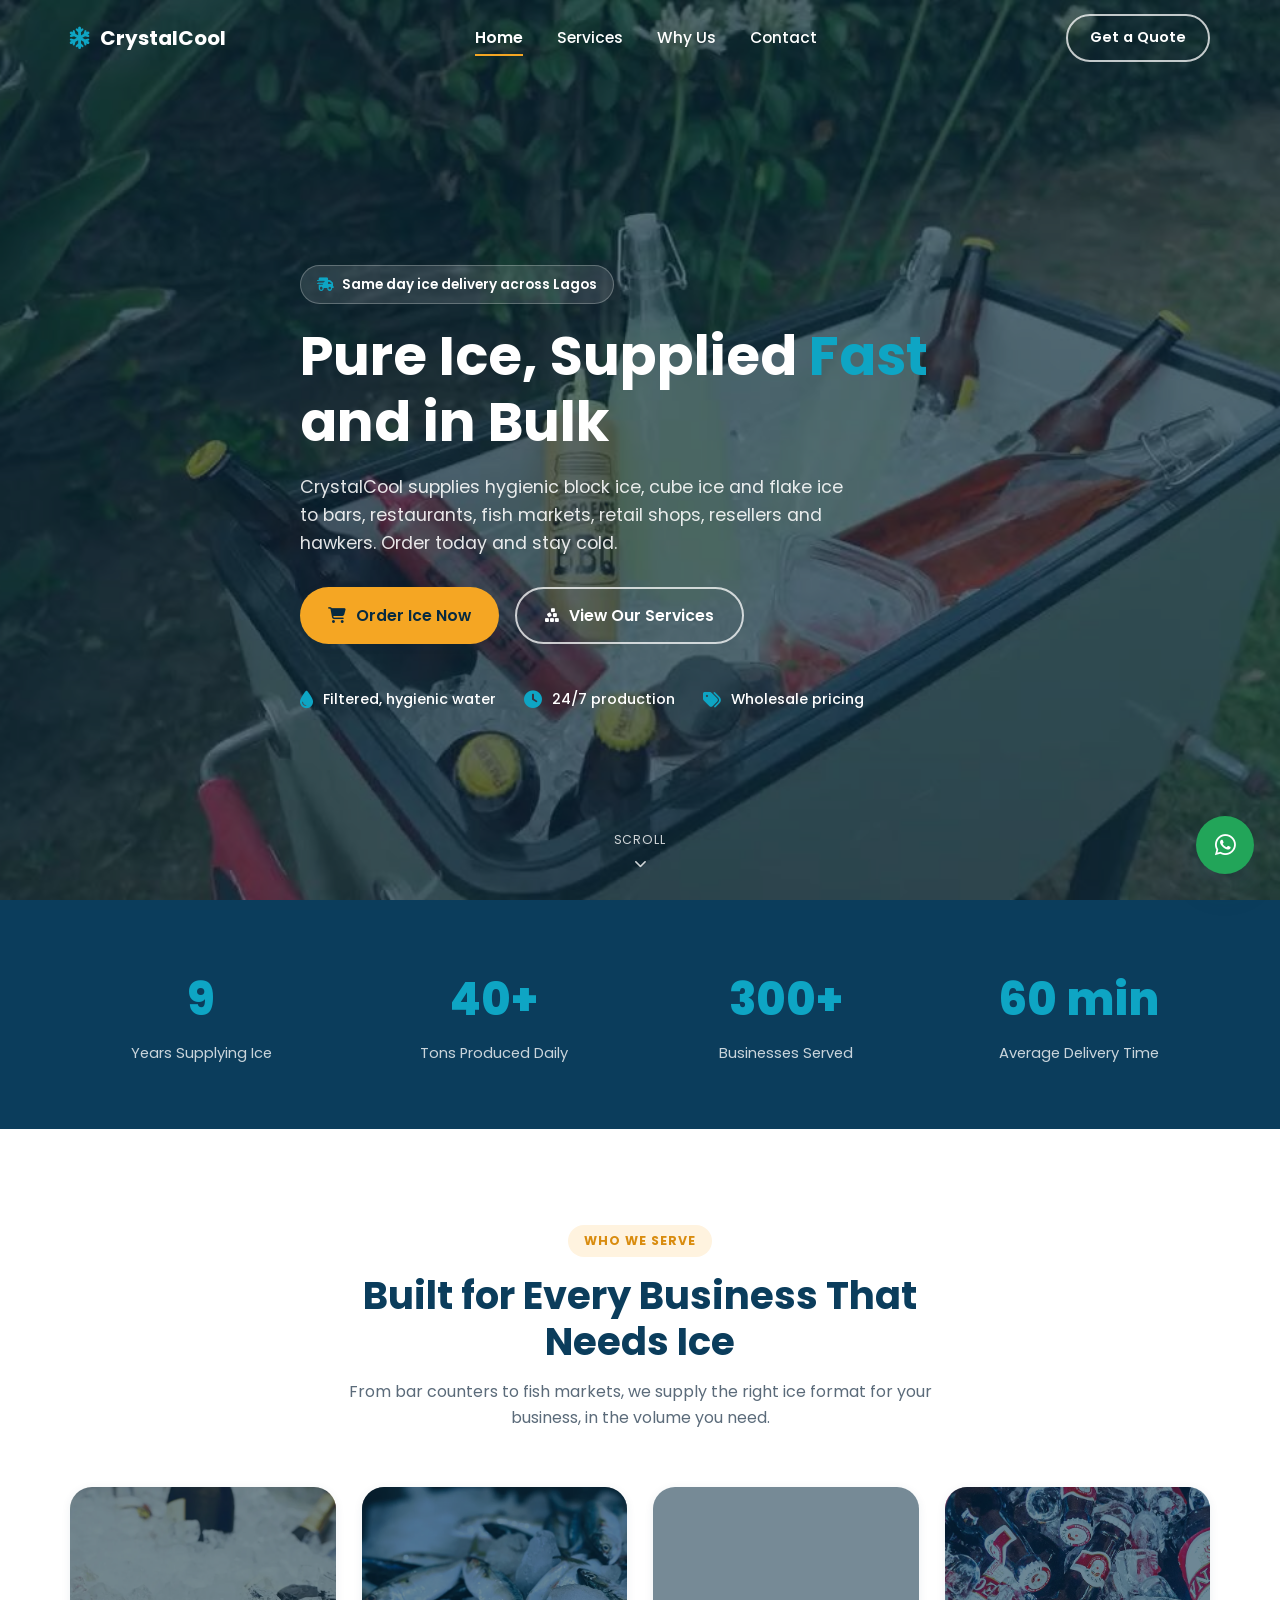
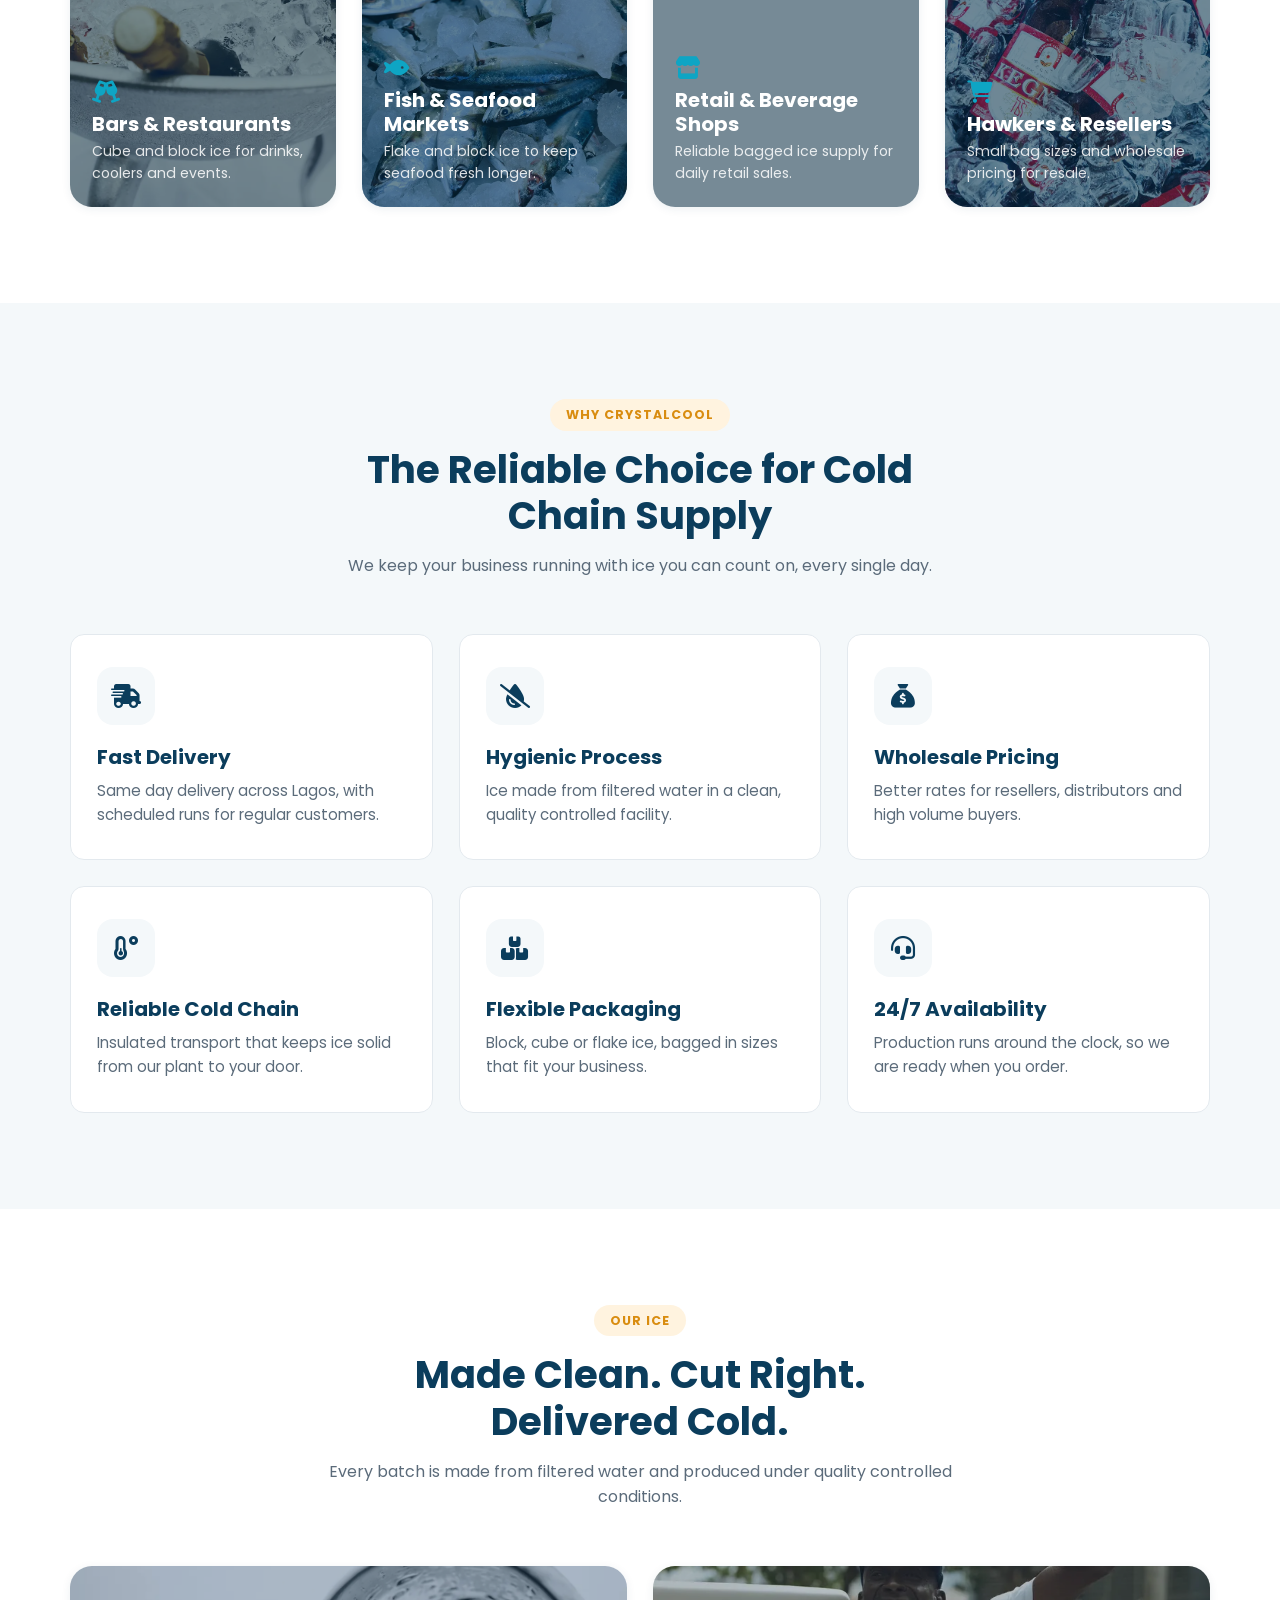
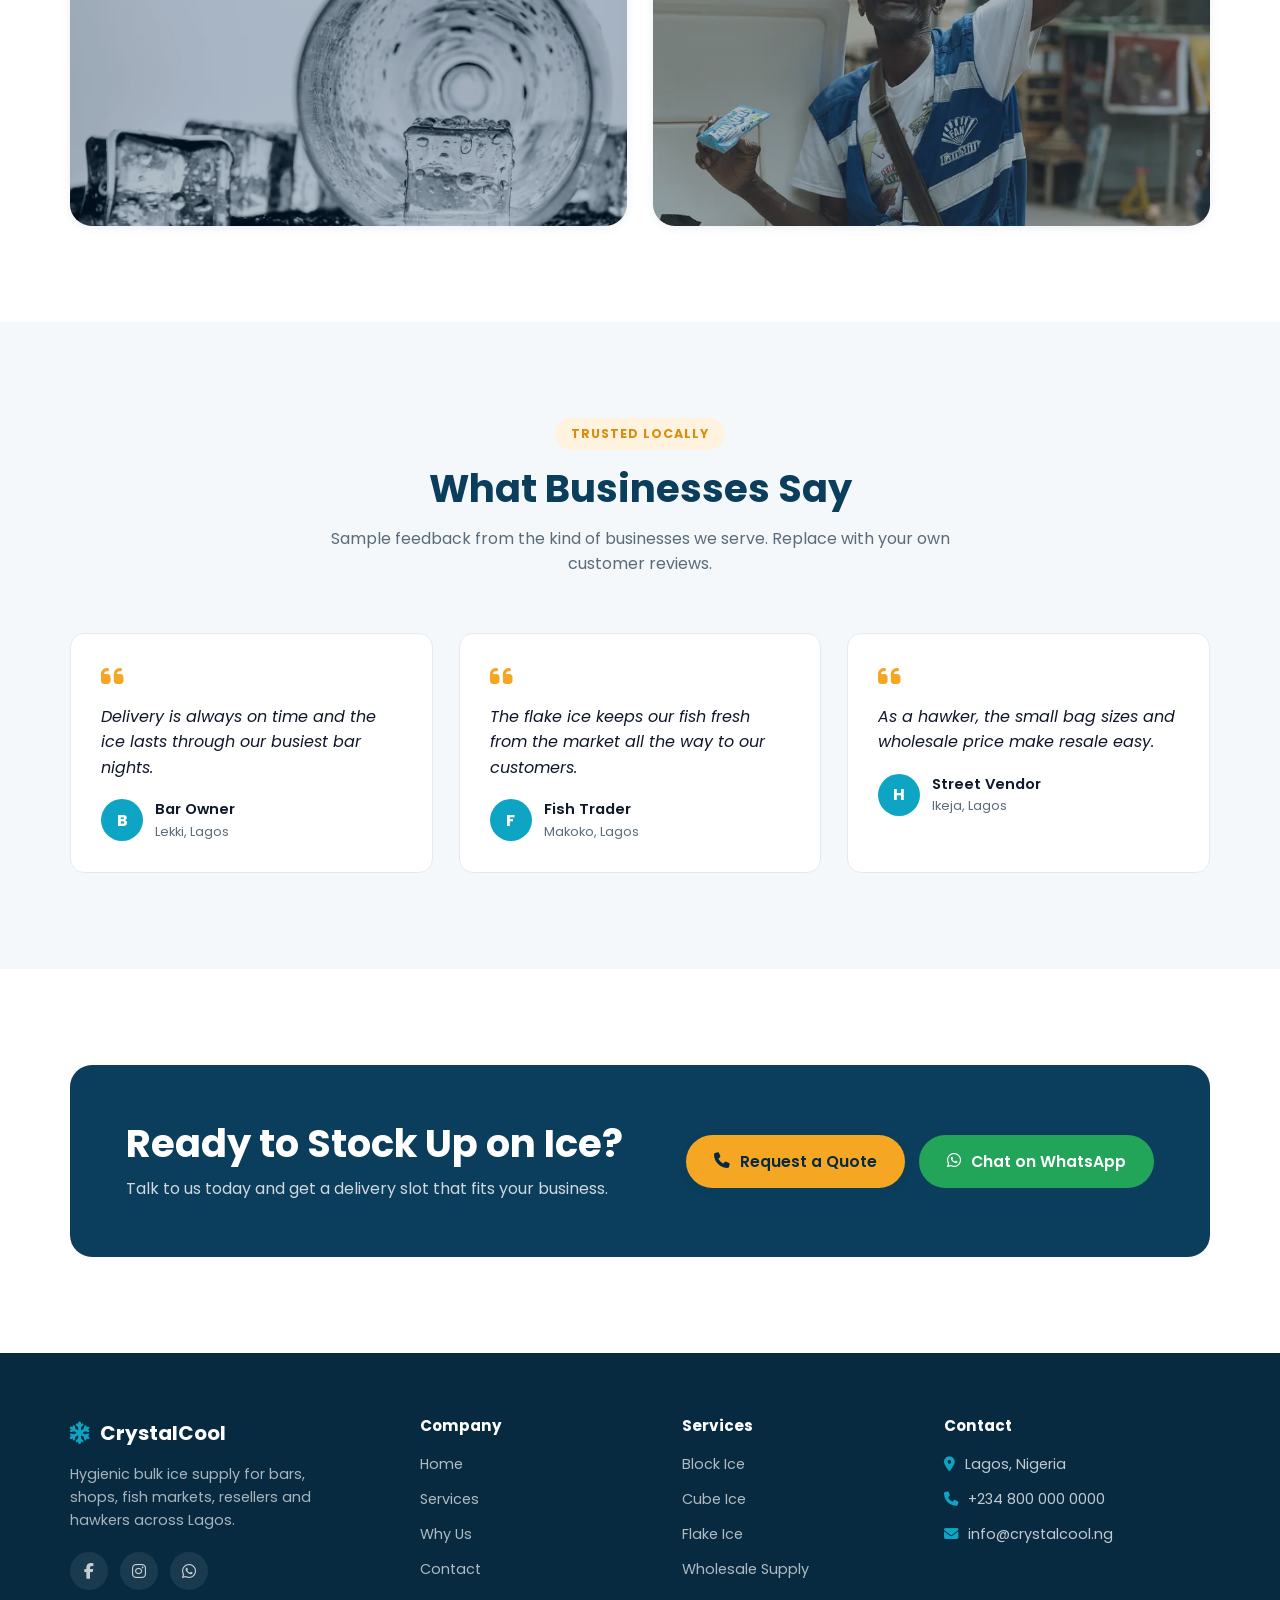
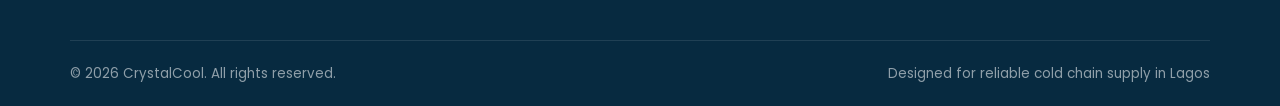
==== index.html @ 1bad0e3f "Initial website commit" ====
<!DOCTYPE html>
<html lang="en">
<head>
<meta charset="UTF-8">
<meta name="viewport" content="width=device-width, initial-scale=1.0">
<title>CrystalCool | Bulk Ice Block Supply for Bars, Shops & Hawkers in Lagos</title>
<meta name="description" content="CrystalCool supplies hygienic block ice, cube ice and flake ice in bulk to bars, restaurants, fish markets, retail shops, resellers and hawkers across Lagos. Fast same day delivery.">
<meta name="keywords" content="ice block supplier Lagos, bulk ice supply, cube ice Nigeria, flake ice for fish, ice for hawkers, ice reseller wholesale, cold chain Lagos">
<meta name="robots" content="index, follow">
<meta name="author" content="CrystalCool">
<link rel="canonical" href="https://www.crystalcool.ng/">

<!-- Open Graph -->
<meta property="og:type" content="website">
<meta property="og:site_name" content="CrystalCool">
<meta property="og:title" content="CrystalCool | Bulk Ice Block Supply in Lagos">
<meta property="og:description" content="Hygienic block, cube and flake ice delivered fast to bars, fish markets, shops, resellers and hawkers across Lagos.">
<meta property="og:image" content="https://www.crystalcool.ng/assets/images/poster-home.jpg">
<meta property="og:url" content="https://www.crystalcool.ng/">
<meta name="twitter:card" content="summary_large_image">
<meta name="twitter:title" content="CrystalCool | Bulk Ice Block Supply in Lagos">
<meta name="twitter:description" content="Hygienic block, cube and flake ice delivered fast across Lagos.">
<meta name="twitter:image" content="https://www.crystalcool.ng/assets/images/poster-home.jpg">

<link rel="icon" type="image/webp" href="assets/images/ice-cubes-macro-1.webp">

<!-- Preload critical assets -->
<link rel="preload" as="image" href="assets/images/poster-home.jpg">
<link rel="preconnect" href="https://fonts.googleapis.com">
<link rel="preconnect" href="https://fonts.gstatic.com" crossorigin>
<link href="https://fonts.googleapis.com/css2?family=Poppins:wght@300;400;500;600;700;800&display=swap" rel="stylesheet">
<link rel="stylesheet" href="https://cdnjs.cloudflare.com/ajax/libs/font-awesome/6.5.1/css/all.min.css">
<link rel="stylesheet" href="css/styles.css">

<script type="application/ld+json">
{
  "@context": "https://schema.org",
  "@type": "LocalBusiness",
  "name": "CrystalCool",
  "description": "Bulk ice block, cube ice and flake ice supplier serving bars, restaurants, fish markets, retail shops, resellers and hawkers.",
  "image": "https://www.crystalcool.ng/assets/images/poster-home.jpg",
  "url": "https://www.crystalcool.ng/",
  "telephone": "+2348000000000",
  "priceRange": "$$",
  "address": {
    "@type": "PostalAddress",
    "addressLocality": "Lagos",
    "addressCountry": "NG"
  },
  "openingHours": "Mo-Su 00:00-23:59"
}
</script>
</head>
<body>

<div class="preloader"><div class="ice-loader"></div><span>CrystalCool</span></div>

<a href="https://wa.me/2348000000000" class="wa-float" target="_blank" rel="noopener" aria-label="Chat on WhatsApp"><i class="fa-brands fa-whatsapp"></i></a>
<button class="to-top" aria-label="Back to top"><i class="fa-solid fa-arrow-up"></i></button>

<header class="navbar">
  <div class="container">
    <a href="index.html" class="brand"><i class="fa-solid fa-snowflake"></i> CrystalCool</a>
    <nav class="nav-links">
      <a href="index.html" class="active">Home</a>
      <a href="services.html">Services</a>
      <a href="index.html#why-us">Why Us</a>
      <a href="contact.html">Contact</a>
    </nav>
    <div class="nav-cta">
      <a href="contact.html" class="btn btn-outline">Get a Quote</a>
      <button class="hamburger" aria-label="Toggle menu"><span></span><span></span><span></span></button>
    </div>
  </div>
</header>

<section class="hero">
  <div class="hero-media">
    <video autoplay muted loop playsinline preload="none" poster="assets/images/poster-home.jpg">
      <source src="assets/videos/hero-home.mp4" type="video/mp4">
    </video>
  </div>
  <div class="hero-overlay"></div>
  <div class="container hero-content">
    <span class="hero-eyebrow"><i class="fa-solid fa-truck-fast"></i> Same day ice delivery across Lagos</span>
    <h1>Pure Ice, Supplied <span>Fast</span> and in Bulk</h1>
    <p class="lead">CrystalCool supplies hygienic block ice, cube ice and flake ice to bars, restaurants, fish markets, retail shops, resellers and hawkers. Order today and stay cold.</p>
    <div class="hero-actions">
      <a href="contact.html" class="btn btn-primary"><i class="fa-solid fa-cart-shopping"></i> Order Ice Now</a>
      <a href="services.html" class="btn btn-outline"><i class="fa-solid fa-cubes-stacked"></i> View Our Services</a>
    </div>
    <div class="hero-badges">
      <span class="badge"><i class="fa-solid fa-droplet"></i> Filtered, hygienic water</span>
      <span class="badge"><i class="fa-solid fa-clock"></i> 24/7 production</span>
      <span class="badge"><i class="fa-solid fa-tags"></i> Wholesale pricing</span>
    </div>
  </div>
  <div class="scroll-cue">Scroll<i class="fa-solid fa-chevron-down"></i></div>
</section>

<section class="bg-primary section-tight">
  <div class="container">
    <div class="stats-bar scene">
      <div class="stat reveal-3d"><div class="num" data-count="9">0</div><div class="label">Years Supplying Ice</div></div>
      <div class="stat reveal-3d"><div class="num" data-count="40" data-suffix="+">0</div><div class="label">Tons Produced Daily</div></div>
      <div class="stat reveal-3d"><div class="num" data-count="300" data-suffix="+">0</div><div class="label">Businesses Served</div></div>
      <div class="stat reveal-3d"><div class="num" data-count="60" data-suffix=" min">0</div><div class="label">Average Delivery Time</div></div>
    </div>
  </div>
</section>

<section>
  <div class="container">
    <div class="section-header reveal">
      <span class="section-tag">Who We Serve</span>
      <h2>Built for Every Business That Needs Ice</h2>
      <p>From bar counters to fish markets, we supply the right ice format for your business, in the volume you need.</p>
    </div>
    <div class="grid-4 scene">
      <div class="audience-card reveal-3d">
        <img src="assets/images/hospitality-champagne.webp" alt="Ice chilled bottles for a bar or hospitality venue" loading="lazy" decoding="async">
        <div class="tint"></div>
        <div class="info"><i class="fa-solid fa-champagne-glasses"></i><h3>Bars &amp; Restaurants</h3><p>Cube and block ice for drinks, coolers and events.</p></div>
      </div>
      <div class="audience-card reveal-3d">
        <img src="assets/images/fresh-fish-ice.webp" alt="Fresh fish packed on flake ice at a market" loading="lazy" decoding="async">
        <div class="tint"></div>
        <div class="info"><i class="fa-solid fa-fish"></i><h3>Fish &amp; Seafood Markets</h3><p>Flake and block ice to keep seafood fresh longer.</p></div>
      </div>
      <div class="audience-card reveal-3d">
        <img src="assets/images/beverage-cooler.webp" alt="Bottled drinks chilled in ice for retail sale" loading="lazy" decoding="async">
        <div class="tint"></div>
        <div class="info"><i class="fa-solid fa-store"></i><h3>Retail &amp; Beverage Shops</h3><p>Reliable bagged ice supply for daily retail sales.</p></div>
      </div>
      <div class="audience-card reveal-3d">
        <img src="assets/images/street-vendor-hawker.webp" alt="Street vendor selling chilled products from an ice cooler" loading="lazy" decoding="async">
        <div class="tint"></div>
        <div class="info"><i class="fa-solid fa-cart-shopping"></i><h3>Hawkers &amp; Resellers</h3><p>Small bag sizes and wholesale pricing for resale.</p></div>
      </div>
    </div>
  </div>
</section>

<section class="bg-soft" id="why-us">
  <div class="container">
    <div class="section-header reveal">
      <span class="section-tag">Why CrystalCool</span>
      <h2>The Reliable Choice for Cold Chain Supply</h2>
      <p>We keep your business running with ice you can count on, every single day.</p>
    </div>
    <div class="grid-3 scene">
      <div class="feature-card reveal-3d">
        <div class="feature-icon"><i class="fa-solid fa-truck-fast"></i></div>
        <h3>Fast Delivery</h3>
        <p>Same day delivery across Lagos, with scheduled runs for regular customers.</p>
      </div>
      <div class="feature-card reveal-3d">
        <div class="feature-icon"><i class="fa-solid fa-droplet-slash"></i></div>
        <h3>Hygienic Process</h3>
        <p>Ice made from filtered water in a clean, quality controlled facility.</p>
      </div>
      <div class="feature-card reveal-3d">
        <div class="feature-icon"><i class="fa-solid fa-sack-dollar"></i></div>
        <h3>Wholesale Pricing</h3>
        <p>Better rates for resellers, distributors and high volume buyers.</p>
      </div>
      <div class="feature-card reveal-3d">
        <div class="feature-icon"><i class="fa-solid fa-temperature-low"></i></div>
        <h3>Reliable Cold Chain</h3>
        <p>Insulated transport that keeps ice solid from our plant to your door.</p>
      </div>
      <div class="feature-card reveal-3d">
        <div class="feature-icon"><i class="fa-solid fa-boxes-stacked"></i></div>
        <h3>Flexible Packaging</h3>
        <p>Block, cube or flake ice, bagged in sizes that fit your business.</p>
      </div>
      <div class="feature-card reveal-3d">
        <div class="feature-icon"><i class="fa-solid fa-headset"></i></div>
        <h3>24/7 Availability</h3>
        <p>Production runs around the clock, so we are ready when you order.</p>
      </div>
    </div>
  </div>
</section>

<section>
  <div class="container">
    <div class="section-header reveal">
      <span class="section-tag">Our Ice</span>
      <h2>Made Clean. Cut Right. Delivered Cold.</h2>
      <p>Every batch is made from filtered water and produced under quality controlled conditions.</p>
    </div>
    <div class="grid-2 scene">
      <div class="audience-card reveal-3d" style="height:260px;">
        <img src="assets/images/ice-cubes-macro-1.webp" alt="Close up of clear ice cubes" loading="lazy" decoding="async">
        <div class="tint" style="background:rgba(7,42,64,0.3);"></div>
      </div>
      <div class="audience-card reveal-3d" style="height:260px;">
        <img src="assets/images/ice-cubes-macro-2.webp" alt="Close up of clear ice cubes on a dark surface" loading="lazy" decoding="async">
        <div class="tint" style="background:rgba(7,42,64,0.3);"></div>
      </div>
    </div>
  </div>
</section>

<section class="bg-soft">
  <div class="container">
    <div class="section-header reveal">
      <span class="section-tag">Trusted Locally</span>
      <h2>What Businesses Say</h2>
      <p>Sample feedback from the kind of businesses we serve. Replace with your own customer reviews.</p>
    </div>
    <div class="grid-3 scene">
      <div class="testimonial-card reveal-3d">
        <i class="fa-solid fa-quote-left quote-icon"></i>
        <p class="quote">Delivery is always on time and the ice lasts through our busiest bar nights.</p>
        <div class="author"><div class="avatar">B</div><div><div class="name">Bar Owner</div><div class="role">Lekki, Lagos</div></div></div>
      </div>
      <div class="testimonial-card reveal-3d">
        <i class="fa-solid fa-quote-left quote-icon"></i>
        <p class="quote">The flake ice keeps our fish fresh from the market all the way to our customers.</p>
        <div class="author"><div class="avatar">F</div><div><div class="name">Fish Trader</div><div class="role">Makoko, Lagos</div></div></div>
      </div>
      <div class="testimonial-card reveal-3d">
        <i class="fa-solid fa-quote-left quote-icon"></i>
        <p class="quote">As a hawker, the small bag sizes and wholesale price make resale easy.</p>
        <div class="author"><div class="avatar">H</div><div><div class="name">Street Vendor</div><div class="role">Ikeja, Lagos</div></div></div>
      </div>
    </div>
  </div>
</section>

<section>
  <div class="container">
    <div class="cta-banner reveal">
      <div>
        <h2>Ready to Stock Up on Ice?</h2>
        <p>Talk to us today and get a delivery slot that fits your business.</p>
      </div>
      <div class="cta-actions">
        <a href="contact.html" class="btn btn-primary"><i class="fa-solid fa-phone"></i> Request a Quote</a>
        <a href="https://wa.me/2348000000000" class="btn btn-whatsapp" target="_blank" rel="noopener"><i class="fa-brands fa-whatsapp"></i> Chat on WhatsApp</a>
      </div>
    </div>
  </div>
</section>

<footer class="site-footer">
  <div class="container">
    <div class="footer-grid">
      <div class="footer-brand">
        <a href="index.html" class="brand"><i class="fa-solid fa-snowflake"></i> CrystalCool</a>
        <p>Hygienic bulk ice supply for bars, shops, fish markets, resellers and hawkers across Lagos.</p>
        <div class="footer-social">
          <a href="#" aria-label="Facebook"><i class="fa-brands fa-facebook-f"></i></a>
          <a href="#" aria-label="Instagram"><i class="fa-brands fa-instagram"></i></a>
          <a href="https://wa.me/2348000000000" aria-label="WhatsApp"><i class="fa-brands fa-whatsapp"></i></a>
        </div>
      </div>
      <div class="footer-col">
        <h4>Company</h4>
        <ul>
          <li><a href="index.html">Home</a></li>
          <li><a href="services.html">Services</a></li>
          <li><a href="index.html#why-us">Why Us</a></li>
          <li><a href="contact.html">Contact</a></li>
        </ul>
      </div>
      <div class="footer-col">
        <h4>Services</h4>
        <ul>
          <li><a href="services.html">Block Ice</a></li>
          <li><a href="services.html">Cube Ice</a></li>
          <li><a href="services.html">Flake Ice</a></li>
          <li><a href="services.html">Wholesale Supply</a></li>
        </ul>
      </div>
      <div class="footer-col">
        <h4>Contact</h4>
        <ul>
          <li><i class="fa-solid fa-location-dot"></i> Lagos, Nigeria</li>
          <li><i class="fa-solid fa-phone"></i> +234 800 000 0000</li>
          <li><i class="fa-solid fa-envelope"></i> info@crystalcool.ng</li>
        </ul>
      </div>
    </div>
    <div class="footer-bottom">
      <span>&copy; <span id="year"></span> CrystalCool. All rights reserved.</span>
      <span>Designed for reliable cold chain supply in Lagos</span>
    </div>
  </div>
</footer>

<script src="js/main.js" defer></script>
</body>
</html>
---- css/styles.css ----
/* ==========================================================================
   CrystalCool - Stylesheet
   Font: Poppins | Colors: flat, no gradients
   ========================================================================== */

:root {
  /* Brand colors (flat, no gradients) */
  --color-primary: #0B3D5C;      /* deep ice-blue: trust, cold, stability */
  --color-primary-dark: #072A40;
  --color-secondary: #0EA5C4;    /* ice-cyan: fresh, clean, water */
  --color-accent: #F5A623;       /* warm amber: CTAs, energy, visibility */
  --color-accent-dark: #D98C0F;

  --color-ink: #0F172A;          /* body text */
  --color-muted: #5B6B7A;        /* secondary text */
  --color-line: #E3E9EE;         /* borders */
  --color-bg: #FFFFFF;
  --color-bg-soft: #F4F8FA;      /* light ice-tinted background */
  --color-white: #FFFFFF;

  --font-main: 'Poppins', -apple-system, BlinkMacSystemFont, 'Segoe UI', sans-serif;

  --radius-sm: 8px;
  --radius-md: 14px;
  --radius-lg: 22px;

  --shadow-sm: 0 2px 10px rgba(11, 61, 92, 0.08);
  --shadow-md: 0 14px 34px rgba(11, 61, 92, 0.14);
  --shadow-lg: 0 24px 60px rgba(11, 61, 92, 0.20);

  --nav-height: 76px;
  --container: 1180px;

  --ease: cubic-bezier(0.22, 1, 0.36, 1);
}

/* ---------- Reset ---------- */
*, *::before, *::after { box-sizing: border-box; margin: 0; padding: 0; }
html { scroll-behavior: smooth; }
html, body { height: 100%; }
body {
  font-family: var(--font-main);
  color: var(--color-ink);
  background: var(--color-bg);
  line-height: 1.6;
  -webkit-font-smoothing: antialiased;
  overflow-x: hidden;
  animation: pageFadeIn 0.6s var(--ease);
}
img, video { max-width: 100%; display: block; }
a { color: inherit; text-decoration: none; }
ul { list-style: none; }
button { font-family: inherit; cursor: pointer; border: none; background: none; }
input, textarea, select { font-family: inherit; font-size: 1rem; }
.container { width: 100%; max-width: var(--container); margin: 0 auto; padding: 0 20px; }

h1, h2, h3, h4 { font-weight: 700; line-height: 1.2; color: var(--color-primary); }
h1 { font-size: clamp(2.1rem, 5vw, 3.4rem); }
h2 { font-size: clamp(1.7rem, 3.4vw, 2.4rem); }
h3 { font-size: 1.25rem; }
p { color: var(--color-muted); }

@keyframes pageFadeIn { from { opacity: 0; } to { opacity: 1; } }

/* ---------- Preloader ---------- */
.preloader {
  position: fixed; inset: 0; z-index: 9999;
  background: var(--color-primary);
  display: flex; align-items: center; justify-content: center;
  flex-direction: column; gap: 18px;
  transition: opacity 0.5s var(--ease), visibility 0.5s var(--ease);
}
.preloader.hide { opacity: 0; visibility: hidden; pointer-events: none; }
.ice-loader {
  width: 54px; height: 54px;
  border: 5px solid rgba(255,255,255,0.25);
  border-top-color: var(--color-secondary);
  border-radius: 50%;
  animation: spin 0.9s linear infinite;
}
.preloader span {
  color: var(--color-white);
  font-weight: 600;
  letter-spacing: 0.06em;
  font-size: 0.9rem;
  text-transform: uppercase;
}
@keyframes spin { to { transform: rotate(360deg); } }

/* ---------- Buttons ---------- */
.btn {
  display: inline-flex; align-items: center; gap: 10px;
  padding: 14px 28px;
  border-radius: 50px;
  font-weight: 600; font-size: 0.98rem;
  transition: transform 0.25s var(--ease), box-shadow 0.25s var(--ease), background 0.25s var(--ease);
  white-space: nowrap;
}
.btn-primary { background: var(--color-accent); color: var(--color-primary-dark); box-shadow: var(--shadow-sm); }
.btn-primary:hover { background: var(--color-accent-dark); transform: translateY(-3px); box-shadow: var(--shadow-md); }
.btn-outline { background: transparent; color: var(--color-white); border: 2px solid rgba(255,255,255,0.75); }
.btn-outline:hover { background: rgba(255,255,255,0.12); transform: translateY(-3px); }
.btn-solid { background: var(--color-primary); color: var(--color-white); }
.btn-solid:hover { background: var(--color-primary-dark); transform: translateY(-3px); box-shadow: var(--shadow-md); }
.btn-whatsapp { background: #22a559; color: var(--color-white); }
.btn-whatsapp:hover { background: #1b8a48; transform: translateY(-3px); box-shadow: var(--shadow-md); }
.btn-block { width: 100%; justify-content: center; }

/* ---------- Navbar ---------- */
.navbar {
  position: fixed; top: 0; left: 0; width: 100%; z-index: 1000;
  height: var(--nav-height);
  display: flex; align-items: center;
  background: transparent;
  transition: background 0.3s var(--ease), box-shadow 0.3s var(--ease), height 0.3s var(--ease);
}
.navbar.scrolled {
  background: var(--color-white);
  box-shadow: var(--shadow-sm);
  height: 66px;
}
.navbar .container { display: flex; align-items: center; justify-content: space-between; }
.brand { display: flex; align-items: center; gap: 10px; font-weight: 700; font-size: 1.25rem; color: var(--color-white); transition: color 0.3s var(--ease); }
.navbar.scrolled .brand { color: var(--color-primary); }
.brand i { color: var(--color-secondary); font-size: 1.4rem; }

.nav-links { display: flex; align-items: center; gap: 34px; }
.nav-links a {
  color: var(--color-white); font-weight: 500; font-size: 0.97rem;
  position: relative; padding: 6px 0; transition: color 0.3s var(--ease);
}
.navbar.scrolled .nav-links a { color: var(--color-ink); }
.nav-links a::after {
  content: ""; position: absolute; left: 0; bottom: 0; width: 0; height: 2px;
  background: var(--color-accent); transition: width 0.3s var(--ease);
}
.nav-links a:hover::after, .nav-links a.active::after { width: 100%; }
.nav-links a.active { font-weight: 600; }

.nav-cta { display: flex; align-items: center; gap: 14px; }
.nav-cta .btn { padding: 10px 22px; font-size: 0.92rem; }

.hamburger {
  display: none; flex-direction: column; gap: 5px; width: 30px; z-index: 1001;
}
.hamburger span { display: block; height: 2px; width: 100%; background: var(--color-white); transition: all 0.3s var(--ease); }
.navbar.scrolled .hamburger span { background: var(--color-primary); }
.hamburger.active span:nth-child(1) { transform: translateY(7px) rotate(45deg); }
.hamburger.active span:nth-child(2) { opacity: 0; }
.hamburger.active span:nth-child(3) { transform: translateY(-7px) rotate(-45deg); }

/* ---------- Hero (video background) ---------- */
.hero {
  position: relative;
  min-height: 100vh;
  display: flex; align-items: center;
  overflow: hidden;
  background: var(--color-primary-dark);
}
.hero-media { position: absolute; inset: 0; width: 100%; height: 100%; overflow: hidden; }
.hero-media video, .hero-media img.hero-fallback {
  position: absolute; top: 50%; left: 50%; min-width: 100%; min-height: 100%;
  width: auto; height: auto; transform: translate(-50%, -50%);
  object-fit: cover; will-change: transform;
}
.hero-overlay {
  position: absolute; inset: 0;
  background: rgba(7, 42, 64, 0.62);
}
.hero-content { position: relative; z-index: 2; color: var(--color-white); max-width: 720px; padding-top: var(--nav-height); }
.hero-eyebrow {
  display: inline-flex; align-items: center; gap: 8px;
  background: rgba(255,255,255,0.12); border: 1px solid rgba(255,255,255,0.25);
  padding: 8px 16px; border-radius: 50px; font-size: 0.85rem; font-weight: 600;
  color: var(--color-white); margin-bottom: 20px;
}
.hero-eyebrow i { color: var(--color-secondary); }
.hero-content h1 { color: var(--color-white); margin-bottom: 18px; }
.hero-content h1 span { color: var(--color-secondary); }
.hero-content p.lead { color: rgba(255,255,255,0.88); font-size: 1.1rem; max-width: 560px; margin-bottom: 30px; }
.hero-actions { display: flex; flex-wrap: wrap; gap: 16px; margin-bottom: 44px; }
.hero-badges { display: flex; flex-wrap: wrap; gap: 28px; }
.hero-badges .badge { display: flex; align-items: center; gap: 10px; color: var(--color-white); font-size: 0.9rem; font-weight: 500; }
.hero-badges .badge i { color: var(--color-secondary); font-size: 1.1rem; }

.scroll-cue {
  position: absolute; bottom: 30px; left: 50%; transform: translateX(-50%);
  color: var(--color-white); z-index: 2; text-align: center; font-size: 0.78rem;
  letter-spacing: 0.08em; text-transform: uppercase; opacity: 0.8;
}
.scroll-cue i { display: block; margin-top: 8px; animation: bounce 1.8s infinite; }
@keyframes bounce { 0%,100% { transform: translateY(0); } 50% { transform: translateY(8px); } }

/* ---------- Sections ---------- */
section { padding: 96px 0; }
.section-tight { padding: 64px 0; }
.section-header { max-width: 640px; margin: 0 auto 56px; text-align: center; }
.section-tag {
  display: inline-block; color: var(--color-accent-dark); background: #FFF3DF;
  font-weight: 700; font-size: 0.78rem; letter-spacing: 0.08em; text-transform: uppercase;
  padding: 6px 16px; border-radius: 50px; margin-bottom: 16px;
}
.section-header p { margin-top: 14px; }
.bg-soft { background: var(--color-bg-soft); }
.bg-primary { background: var(--color-primary); }
.bg-primary h2, .bg-primary .section-tag { color: var(--color-white); }
.bg-primary p { color: rgba(255,255,255,0.78); }

/* ---------- 3D scroll-reveal engine ---------- */
.scene { perspective: 1400px; }
.reveal-3d {
  opacity: 0;
  transform: translateY(50px) rotateX(12deg);
  transform-origin: top center;
  transition: opacity 0.75s var(--ease), transform 0.75s var(--ease);
}
.reveal-3d.visible { opacity: 1; transform: translateY(0) rotateX(0deg); }
.reveal {
  opacity: 0; transform: translateY(30px);
  transition: opacity 0.65s var(--ease), transform 0.65s var(--ease);
}
.reveal.visible { opacity: 1; transform: translateY(0); }

/* Stagger helper */
.stagger > * { transition-delay: calc(var(--i, 0) * 0.09s); }

/* ---------- Stats ---------- */
.stats-bar { display: grid; grid-template-columns: repeat(4, 1fr); gap: 30px; }
.stat { text-align: center; color: var(--color-white); }
.stat .num { font-size: clamp(2rem, 4vw, 2.8rem); font-weight: 800; color: var(--color-secondary); }
.stat .label { font-size: 0.92rem; color: rgba(255,255,255,0.78); margin-top: 6px; }

/* ---------- Cards: "Who We Serve" ---------- */
.grid-4 { display: grid; grid-template-columns: repeat(4, 1fr); gap: 26px; }
.grid-3 { display: grid; grid-template-columns: repeat(3, 1fr); gap: 26px; }
.grid-2 { display: grid; grid-template-columns: repeat(2, 1fr); gap: 26px; }

.audience-card {
  position: relative; border-radius: var(--radius-lg); overflow: hidden;
  height: 320px; box-shadow: var(--shadow-sm);
  transition: transform 0.4s var(--ease), box-shadow 0.4s var(--ease);
}
.audience-card:hover { transform: translateY(-8px) scale(1.015); box-shadow: var(--shadow-lg); }
.audience-card img { width: 100%; height: 100%; object-fit: cover; transition: transform 0.6s var(--ease); }
.audience-card:hover img { transform: scale(1.08); }
.audience-card .tint { position: absolute; inset: 0; background: rgba(7, 42, 64, 0.55); }
.audience-card .info {
  position: absolute; left: 0; right: 0; bottom: 0; padding: 22px;
  color: var(--color-white);
}
.audience-card .info i { color: var(--color-secondary); font-size: 1.4rem; margin-bottom: 8px; display: block; }
.audience-card .info h3 { color: var(--color-white); margin-bottom: 4px; }
.audience-card .info p { color: rgba(255,255,255,0.85); font-size: 0.88rem; margin: 0; }

/* ---------- Feature / service cards ---------- */
.feature-card {
  background: var(--color-white);
  border: 1px solid var(--color-line);
  border-radius: var(--radius-md);
  padding: 32px 26px;
  transition: transform 0.35s var(--ease), box-shadow 0.35s var(--ease), border-color 0.35s var(--ease);
}
.feature-card:hover { transform: translateY(-6px); box-shadow: var(--shadow-md); border-color: transparent; }
.feature-icon {
  width: 58px; height: 58px; border-radius: 16px;
  background: var(--color-bg-soft);
  display: flex; align-items: center; justify-content: center;
  margin-bottom: 20px;
}
.feature-icon i { font-size: 1.5rem; color: var(--color-primary); }
.feature-card h3 { margin-bottom: 10px; }
.feature-card p { font-size: 0.94rem; margin: 0; }

/* ---------- Service detail cards (services page) ---------- */
.service-card {
  background: var(--color-white); border-radius: var(--radius-lg);
  border: 1px solid var(--color-line); padding: 36px;
  display: flex; flex-direction: column; gap: 16px;
  transition: transform 0.35s var(--ease), box-shadow 0.35s var(--ease);
  position: relative;
}
.service-card:hover { transform: translateY(-8px); box-shadow: var(--shadow-md); }
.service-card .feature-icon { background: var(--color-primary); }
.service-card .feature-icon i { color: var(--color-white); }
.service-card h3 { font-size: 1.35rem; }
.service-tag {
  align-self: flex-start;
  font-size: 0.76rem; font-weight: 700; letter-spacing: 0.04em;
  background: var(--color-bg-soft); color: var(--color-primary);
  padding: 5px 14px; border-radius: 50px; text-transform: uppercase;
}
.service-card ul { margin-top: 6px; display: flex; flex-direction: column; gap: 8px; }
.service-card ul li { font-size: 0.92rem; color: var(--color-muted); display: flex; align-items: flex-start; gap: 10px; }
.service-card ul li i { color: var(--color-secondary); margin-top: 4px; font-size: 0.85rem; }

/* ---------- Process steps ---------- */
.process { display: grid; grid-template-columns: repeat(4, 1fr); gap: 26px; counter-reset: step; }
.process-step { text-align: center; position: relative; }
.process-step .step-num {
  width: 56px; height: 56px; border-radius: 50%;
  background: var(--color-primary); color: var(--color-white);
  display: flex; align-items: center; justify-content: center;
  font-weight: 800; font-size: 1.2rem; margin: 0 auto 18px;
}
.process-step h3 { font-size: 1.05rem; margin-bottom: 8px; }
.process-step p { font-size: 0.9rem; }

/* ---------- Testimonials ---------- */
.testimonial-card {
  background: var(--color-white); border: 1px solid var(--color-line);
  border-radius: var(--radius-md); padding: 30px; position: relative;
}
.testimonial-card i.quote-icon { color: var(--color-accent); font-size: 1.6rem; margin-bottom: 14px; display: block; }
.testimonial-card p.quote { color: var(--color-ink); font-style: italic; margin-bottom: 18px; }
.testimonial-card .author { display: flex; align-items: center; gap: 12px; }
.testimonial-card .avatar {
  width: 42px; height: 42px; border-radius: 50%;
  background: var(--color-secondary); color: var(--color-white);
  display: flex; align-items: center; justify-content: center; font-weight: 700;
}
.testimonial-card .name { font-weight: 600; font-size: 0.92rem; color: var(--color-ink); }
.testimonial-card .role { font-size: 0.8rem; color: var(--color-muted); }

/* ---------- CTA banner ---------- */
.cta-banner {
  background: var(--color-primary); border-radius: var(--radius-lg);
  padding: 56px; display: flex; align-items: center; justify-content: space-between;
  gap: 30px; flex-wrap: wrap;
}
.cta-banner h2 { color: var(--color-white); margin-bottom: 8px; }
.cta-banner p { color: rgba(255,255,255,0.8); margin: 0; }
.cta-actions { display: flex; gap: 14px; flex-wrap: wrap; }

/* ---------- Contact page ---------- */
.contact-grid { display: grid; grid-template-columns: 1fr 1.15fr; gap: 50px; align-items: start; }
.contact-info-card {
  display: flex; gap: 16px; padding: 22px; border-radius: var(--radius-md);
  background: var(--color-bg-soft); margin-bottom: 16px;
  transition: transform 0.3s var(--ease);
}
.contact-info-card:hover { transform: translateX(6px); }
.contact-info-card .feature-icon { flex-shrink: 0; width: 48px; height: 48px; margin-bottom: 0; background: var(--color-white); }
.contact-info-card .feature-icon i { font-size: 1.2rem; }
.contact-info-card h3 { font-size: 1rem; margin-bottom: 4px; }
.contact-info-card p { font-size: 0.9rem; margin: 0; }

.contact-form {
  background: var(--color-white); border: 1px solid var(--color-line);
  border-radius: var(--radius-lg); padding: 40px; box-shadow: var(--shadow-sm);
}
.form-row { display: grid; grid-template-columns: 1fr 1fr; gap: 18px; }
.field { margin-bottom: 20px; }
.field label { display: block; font-size: 0.88rem; font-weight: 600; color: var(--color-ink); margin-bottom: 8px; }
.field input, .field select, .field textarea {
  width: 100%; padding: 13px 16px; border: 1.5px solid var(--color-line);
  border-radius: var(--radius-sm); color: var(--color-ink); background: var(--color-bg-soft);
  transition: border-color 0.25s var(--ease), background 0.25s var(--ease);
}
.field input:focus, .field select:focus, .field textarea:focus {
  outline: none; border-color: var(--color-secondary); background: var(--color-white);
}
.field textarea { resize: vertical; min-height: 110px; }
.form-note { font-size: 0.82rem; color: var(--color-muted); margin-top: 14px; display: flex; gap: 8px; align-items: flex-start; }
.form-note i { color: var(--color-secondary); margin-top: 3px; }
.form-success {
  display: none; align-items: center; gap: 10px; background: #E9F9EF; color: #1B8A48;
  padding: 14px 18px; border-radius: var(--radius-sm); font-weight: 600; font-size: 0.92rem; margin-top: 16px;
}
.form-success.show { display: flex; }

.map-wrap { border-radius: var(--radius-lg); overflow: hidden; margin-top: 40px; box-shadow: var(--shadow-sm); }
.map-wrap iframe { width: 100%; height: 340px; border: 0; display: block; }

/* ---------- Footer ---------- */
.site-footer { background: var(--color-primary-dark); color: rgba(255,255,255,0.75); padding: 64px 0 0; }
.footer-grid { display: grid; grid-template-columns: 1.4fr 1fr 1fr 1.2fr; gap: 40px; padding-bottom: 46px; }
.footer-brand .brand { color: var(--color-white); margin-bottom: 14px; }
.footer-brand p { color: rgba(255,255,255,0.65); font-size: 0.9rem; max-width: 280px; }
.footer-social { display: flex; gap: 12px; margin-top: 20px; }
.footer-social a {
  width: 38px; height: 38px; border-radius: 50%; background: rgba(255,255,255,0.08);
  display: flex; align-items: center; justify-content: center; transition: background 0.3s var(--ease), transform 0.3s var(--ease);
}
.footer-social a:hover { background: var(--color-secondary); transform: translateY(-3px); }
.footer-col h4 { color: var(--color-white); font-size: 0.95rem; margin-bottom: 18px; }
.footer-col ul li { margin-bottom: 12px; }
.footer-col ul li a { font-size: 0.9rem; color: rgba(255,255,255,0.68); transition: color 0.25s var(--ease); }
.footer-col ul li a:hover { color: var(--color-secondary); }
.footer-col ul li { display: flex; align-items: flex-start; gap: 10px; font-size: 0.9rem; }
.footer-col ul li i { color: var(--color-secondary); margin-top: 4px; }
.footer-bottom {
  border-top: 1px solid rgba(255,255,255,0.1); padding: 22px 0;
  display: flex; justify-content: space-between; align-items: center; flex-wrap: wrap; gap: 10px;
  font-size: 0.84rem; color: rgba(255,255,255,0.55);
}
.footer-bottom a { color: rgba(255,255,255,0.55); }
.footer-bottom a:hover { color: var(--color-secondary); }

/* ---------- WhatsApp float button ---------- */
.wa-float {
  position: fixed; bottom: 26px; right: 26px; z-index: 900;
  width: 58px; height: 58px; border-radius: 50%; background: #22a559;
  display: flex; align-items: center; justify-content: center;
  color: var(--color-white); font-size: 1.5rem;
  box-shadow: var(--shadow-md);
  transition: transform 0.3s var(--ease);
}
.wa-float:hover { transform: scale(1.08); }

/* ---------- Back to top ---------- */
.to-top {
  position: fixed; bottom: 26px; left: 26px; z-index: 900;
  width: 44px; height: 44px; border-radius: 50%; background: var(--color-primary);
  color: var(--color-white); display: flex; align-items: center; justify-content: center;
  opacity: 0; visibility: hidden; transform: translateY(10px);
  transition: all 0.3s var(--ease);
}
.to-top.show { opacity: 1; visibility: visible; transform: translateY(0); }

/* ---------- Responsive ---------- */
@media (max-width: 1024px) {
  .stats-bar { grid-template-columns: repeat(2, 1fr); row-gap: 34px; }
  .grid-4 { grid-template-columns: repeat(2, 1fr); }
  .grid-3 { grid-template-columns: repeat(2, 1fr); }
  .process { grid-template-columns: repeat(2, 1fr); row-gap: 34px; }
  .contact-grid { grid-template-columns: 1fr; }
  .footer-grid { grid-template-columns: 1fr 1fr; row-gap: 34px; }
}

@media (max-width: 768px) {
  section { padding: 68px 0; }
  .nav-links { position: fixed; top: 0; right: 0; height: 100vh; width: min(78vw, 320px);
    background: var(--color-white); flex-direction: column; justify-content: center; align-items: flex-start;
    padding: 40px; gap: 26px; transform: translateX(100%); transition: transform 0.4s var(--ease);
    box-shadow: -10px 0 40px rgba(0,0,0,0.12);
  }
  .nav-links.active { transform: translateX(0); }
  .nav-links a { color: var(--color-ink); font-size: 1.05rem; }
  .nav-cta .btn-outline { display: none; }
  .hamburger { display: flex; }
  .hero-actions { flex-direction: column; align-items: stretch; }
  .hero-badges { gap: 18px 24px; }
  .grid-4, .grid-3, .grid-2, .process { grid-template-columns: 1fr; }
  .footer-grid { grid-template-columns: 1fr; }
  .cta-banner { flex-direction: column; text-align: center; padding: 40px 26px; }
  .form-row { grid-template-columns: 1fr; }
  .wa-float { width: 52px; height: 52px; font-size: 1.3rem; bottom: 18px; right: 18px; }
  .to-top { bottom: 18px; left: 18px; }
}
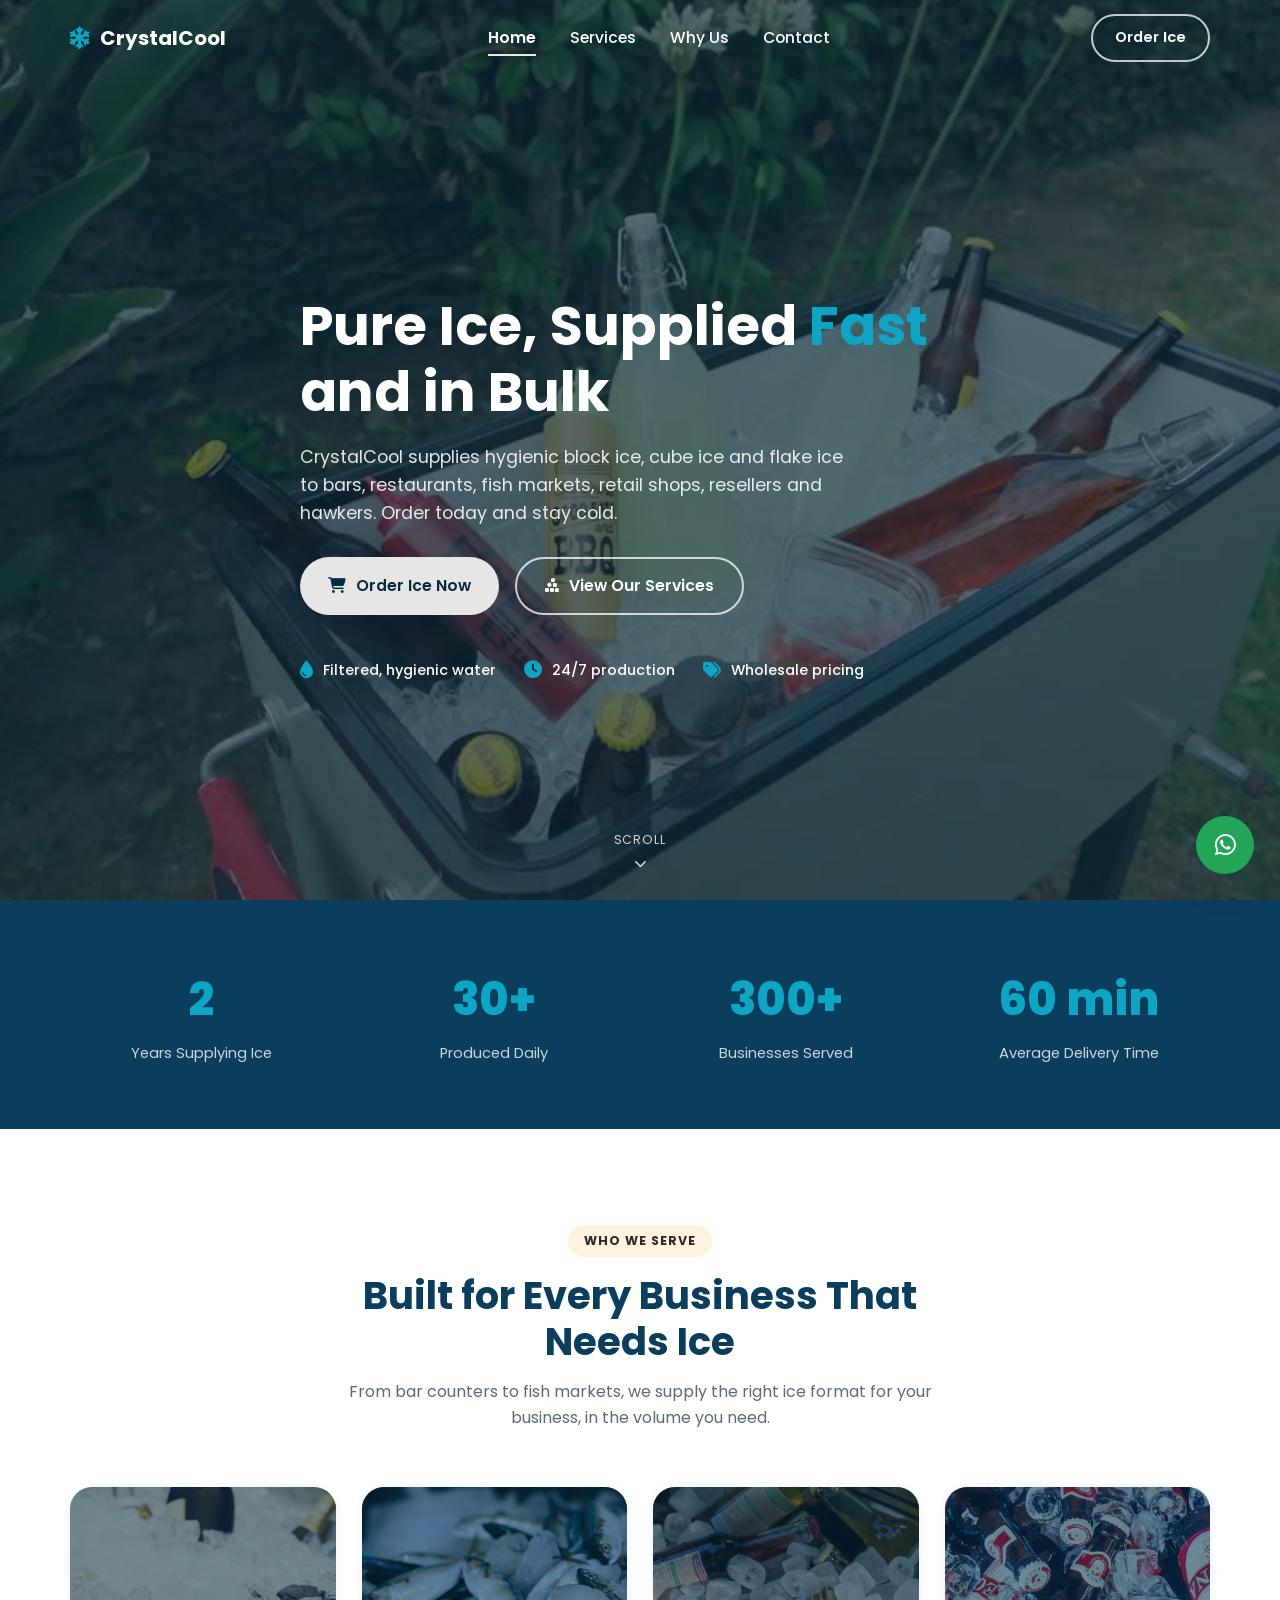
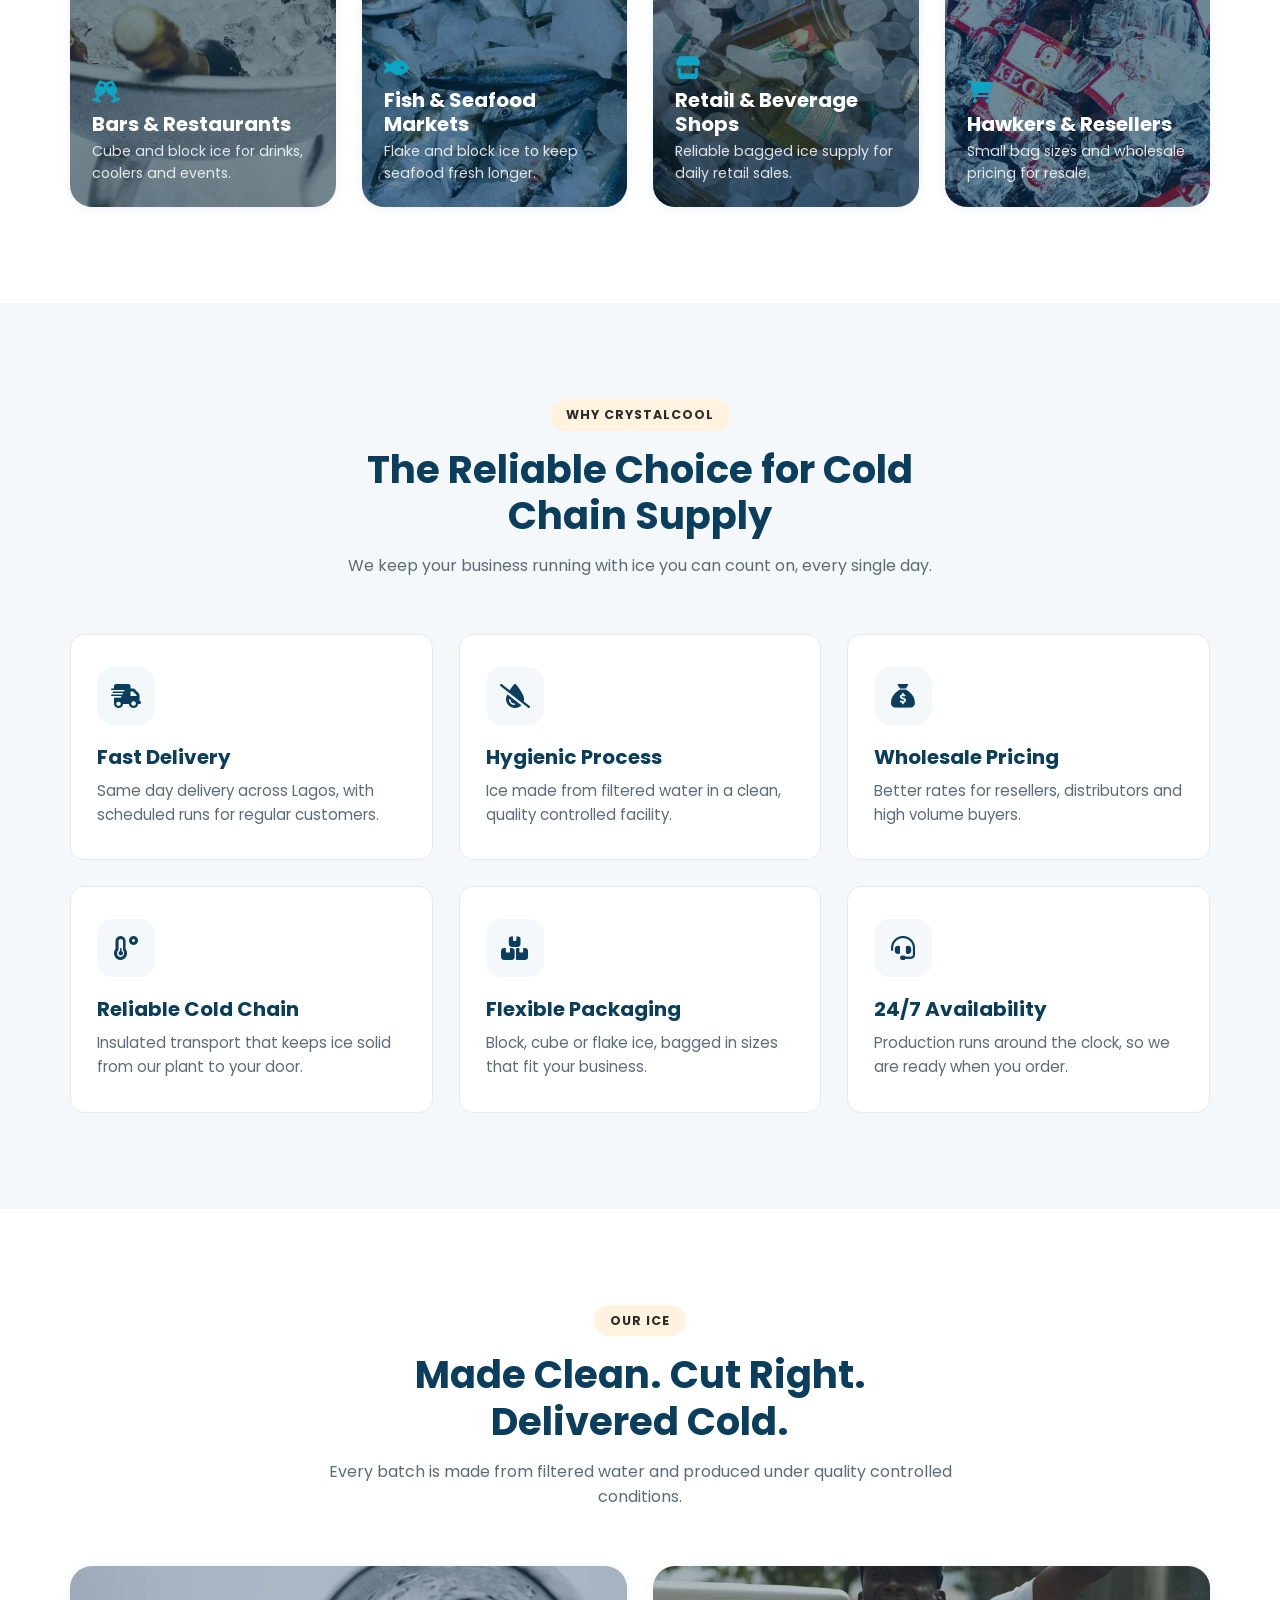
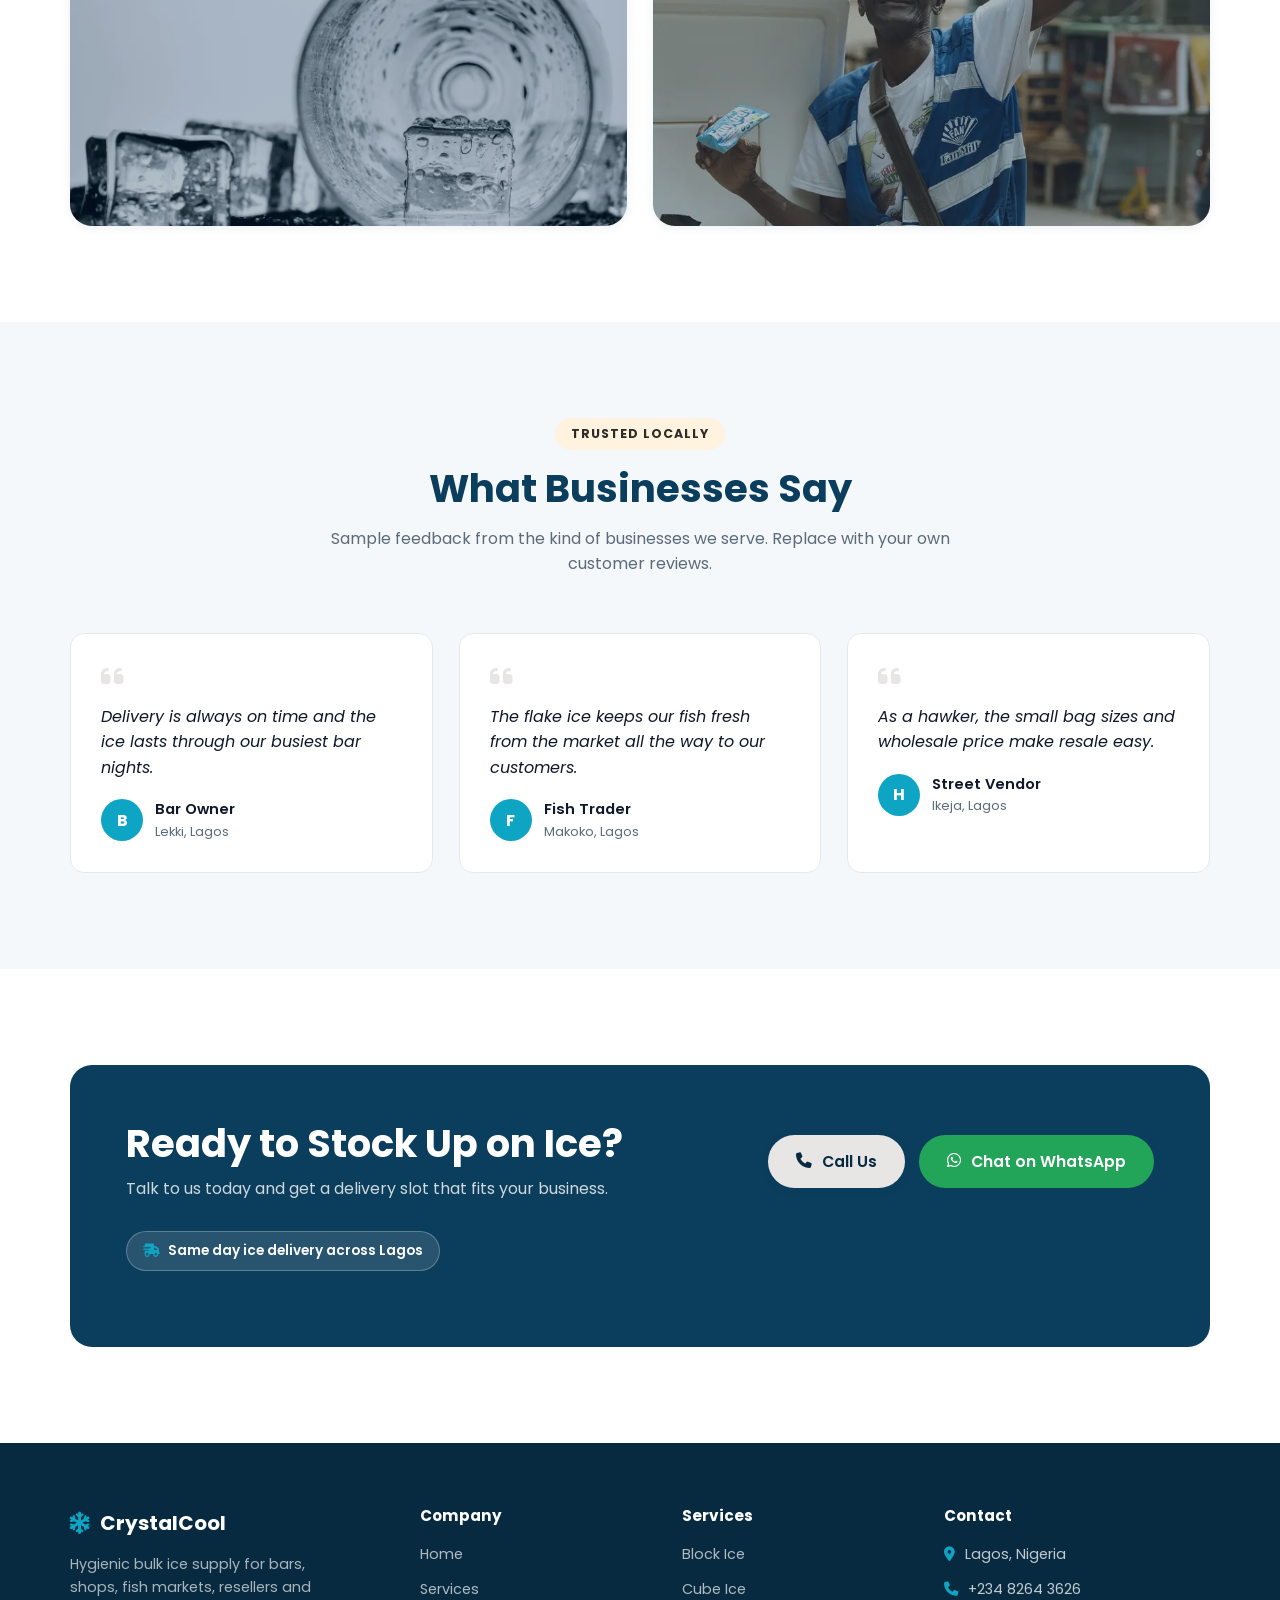
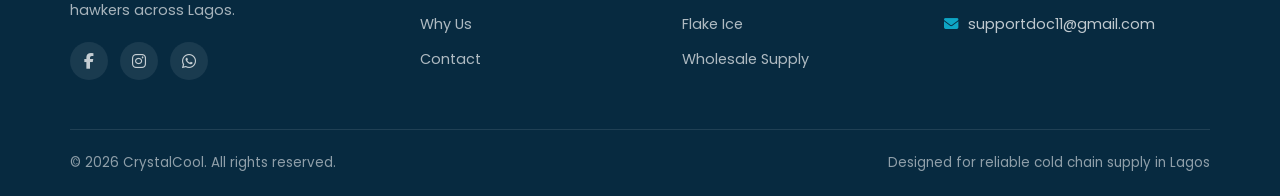
==== commit 4becbe42: "Upadted files" ====
--- a/index.html
+++ b/index.html
@@ -40,7 +40,7 @@
   "description": "Bulk ice block, cube ice and flake ice supplier serving bars, restaurants, fish markets, retail shops, resellers and hawkers.",
   "image": "https://www.crystalcool.ng/assets/images/poster-home.jpg",
   "url": "https://www.crystalcool.ng/",
-  "telephone": "+2348000000000",
+  "telephone": "+234 8264 3626",
   "priceRange": "$$",
   "address": {
     "@type": "PostalAddress",
@@ -55,7 +55,7 @@
 
 <div class="preloader"><div class="ice-loader"></div><span>CrystalCool</span></div>
 
-<a href="https://wa.me/2348000000000" class="wa-float" target="_blank" rel="noopener" aria-label="Chat on WhatsApp"><i class="fa-brands fa-whatsapp"></i></a>
+<a href="https://wa.me/234 8264 3626" class="wa-float" target="_blank" rel="noopener" aria-label="Chat on WhatsApp"><i class="fa-brands fa-whatsapp"></i></a>
 <button class="to-top" aria-label="Back to top"><i class="fa-solid fa-arrow-up"></i></button>
 
 <header class="navbar">
@@ -68,7 +68,7 @@
       <a href="contact.html">Contact</a>
     </nav>
     <div class="nav-cta">
-      <a href="contact.html" class="btn btn-outline">Get a Quote</a>
+      <a href="contact.html" class="btn btn-outline">Order Ice</a>
       <button class="hamburger" aria-label="Toggle menu"><span></span><span></span><span></span></button>
     </div>
   </div>
@@ -82,7 +82,6 @@
   </div>
   <div class="hero-overlay"></div>
   <div class="container hero-content">
-    <span class="hero-eyebrow"><i class="fa-solid fa-truck-fast"></i> Same day ice delivery across Lagos</span>
     <h1>Pure Ice, Supplied <span>Fast</span> and in Bulk</h1>
     <p class="lead">CrystalCool supplies hygienic block ice, cube ice and flake ice to bars, restaurants, fish markets, retail shops, resellers and hawkers. Order today and stay cold.</p>
     <div class="hero-actions">
@@ -101,8 +100,8 @@
 <section class="bg-primary section-tight">
   <div class="container">
     <div class="stats-bar scene">
-      <div class="stat reveal-3d"><div class="num" data-count="9">0</div><div class="label">Years Supplying Ice</div></div>
-      <div class="stat reveal-3d"><div class="num" data-count="40" data-suffix="+">0</div><div class="label">Tons Produced Daily</div></div>
+      <div class="stat reveal-3d"><div class="num" data-count="2">0</div><div class="label">Years Supplying Ice</div></div>
+      <div class="stat reveal-3d"><div class="num" data-count="30" data-suffix="+">0</div><div class="label">Produced Daily</div></div>
       <div class="stat reveal-3d"><div class="num" data-count="300" data-suffix="+">0</div><div class="label">Businesses Served</div></div>
       <div class="stat reveal-3d"><div class="num" data-count="60" data-suffix=" min">0</div><div class="label">Average Delivery Time</div></div>
     </div>
@@ -238,9 +237,10 @@
         <p>Talk to us today and get a delivery slot that fits your business.</p>
       </div>
       <div class="cta-actions">
-        <a href="contact.html" class="btn btn-primary"><i class="fa-solid fa-phone"></i> Request a Quote</a>
-        <a href="https://wa.me/2348000000000" class="btn btn-whatsapp" target="_blank" rel="noopener"><i class="fa-brands fa-whatsapp"></i> Chat on WhatsApp</a>
-      </div>
+        <a href="contact.html" class="btn btn-primary"><i class="fa-solid fa-phone"></i> Call Us</a>
+        <a href="https://wa.me/234 8264 3626" class="btn btn-whatsapp" target="_blank" rel="noopener"><i class="fa-brands fa-whatsapp"></i> Chat on WhatsApp</a>
+      </div>
+       <span class="hero-eyebrow"><i class="fa-solid fa-truck-fast"></i> Same day ice delivery across Lagos</span>
     </div>
   </div>
 </section>
@@ -254,7 +254,7 @@
         <div class="footer-social">
           <a href="#" aria-label="Facebook"><i class="fa-brands fa-facebook-f"></i></a>
           <a href="#" aria-label="Instagram"><i class="fa-brands fa-instagram"></i></a>
-          <a href="https://wa.me/2348000000000" aria-label="WhatsApp"><i class="fa-brands fa-whatsapp"></i></a>
+          <a href="https://wa.me/234 8264 3626" aria-label="WhatsApp"><i class="fa-brands fa-whatsapp"></i></a>
         </div>
       </div>
       <div class="footer-col">
@@ -279,8 +279,8 @@
         <h4>Contact</h4>
         <ul>
           <li><i class="fa-solid fa-location-dot"></i> Lagos, Nigeria</li>
-          <li><i class="fa-solid fa-phone"></i> +234 800 000 0000</li>
-          <li><i class="fa-solid fa-envelope"></i> info@crystalcool.ng</li>
+          <li><i class="fa-solid fa-phone"></i> +234 8264 3626</li>
+          <li><i class="fa-solid fa-envelope"></i> supportdoc11@gmail.com</li>
         </ul>
       </div>
     </div>
--- a/css/styles.css
+++ b/css/styles.css
@@ -8,8 +8,8 @@
   --color-primary: #0B3D5C;      /* deep ice-blue: trust, cold, stability */
   --color-primary-dark: #072A40;
   --color-secondary: #0EA5C4;    /* ice-cyan: fresh, clean, water */
-  --color-accent: #F5A623;       /* warm amber: CTAs, energy, visibility */
-  --color-accent-dark: #D98C0F;
+  --color-accent: #e8e5e5;       /* warm amber: CTAs, energy, visibility */
+  --color-accent-dark: #2d2b28;
 
   --color-ink: #0F172A;          /* body text */
   --color-muted: #5B6B7A;        /* secondary text */
@@ -97,7 +97,7 @@
   white-space: nowrap;
 }
 .btn-primary { background: var(--color-accent); color: var(--color-primary-dark); box-shadow: var(--shadow-sm); }
-.btn-primary:hover { background: var(--color-accent-dark); transform: translateY(-3px); box-shadow: var(--shadow-md); }
+.btn-primary:hover { background: var(--color-muted); transform: translateY(-3px); box-shadow: var(--shadow-md); }
 .btn-outline { background: transparent; color: var(--color-white); border: 2px solid rgba(255,255,255,0.75); }
 .btn-outline:hover { background: rgba(255,255,255,0.12); transform: translateY(-3px); }
 .btn-solid { background: var(--color-primary); color: var(--color-white); }
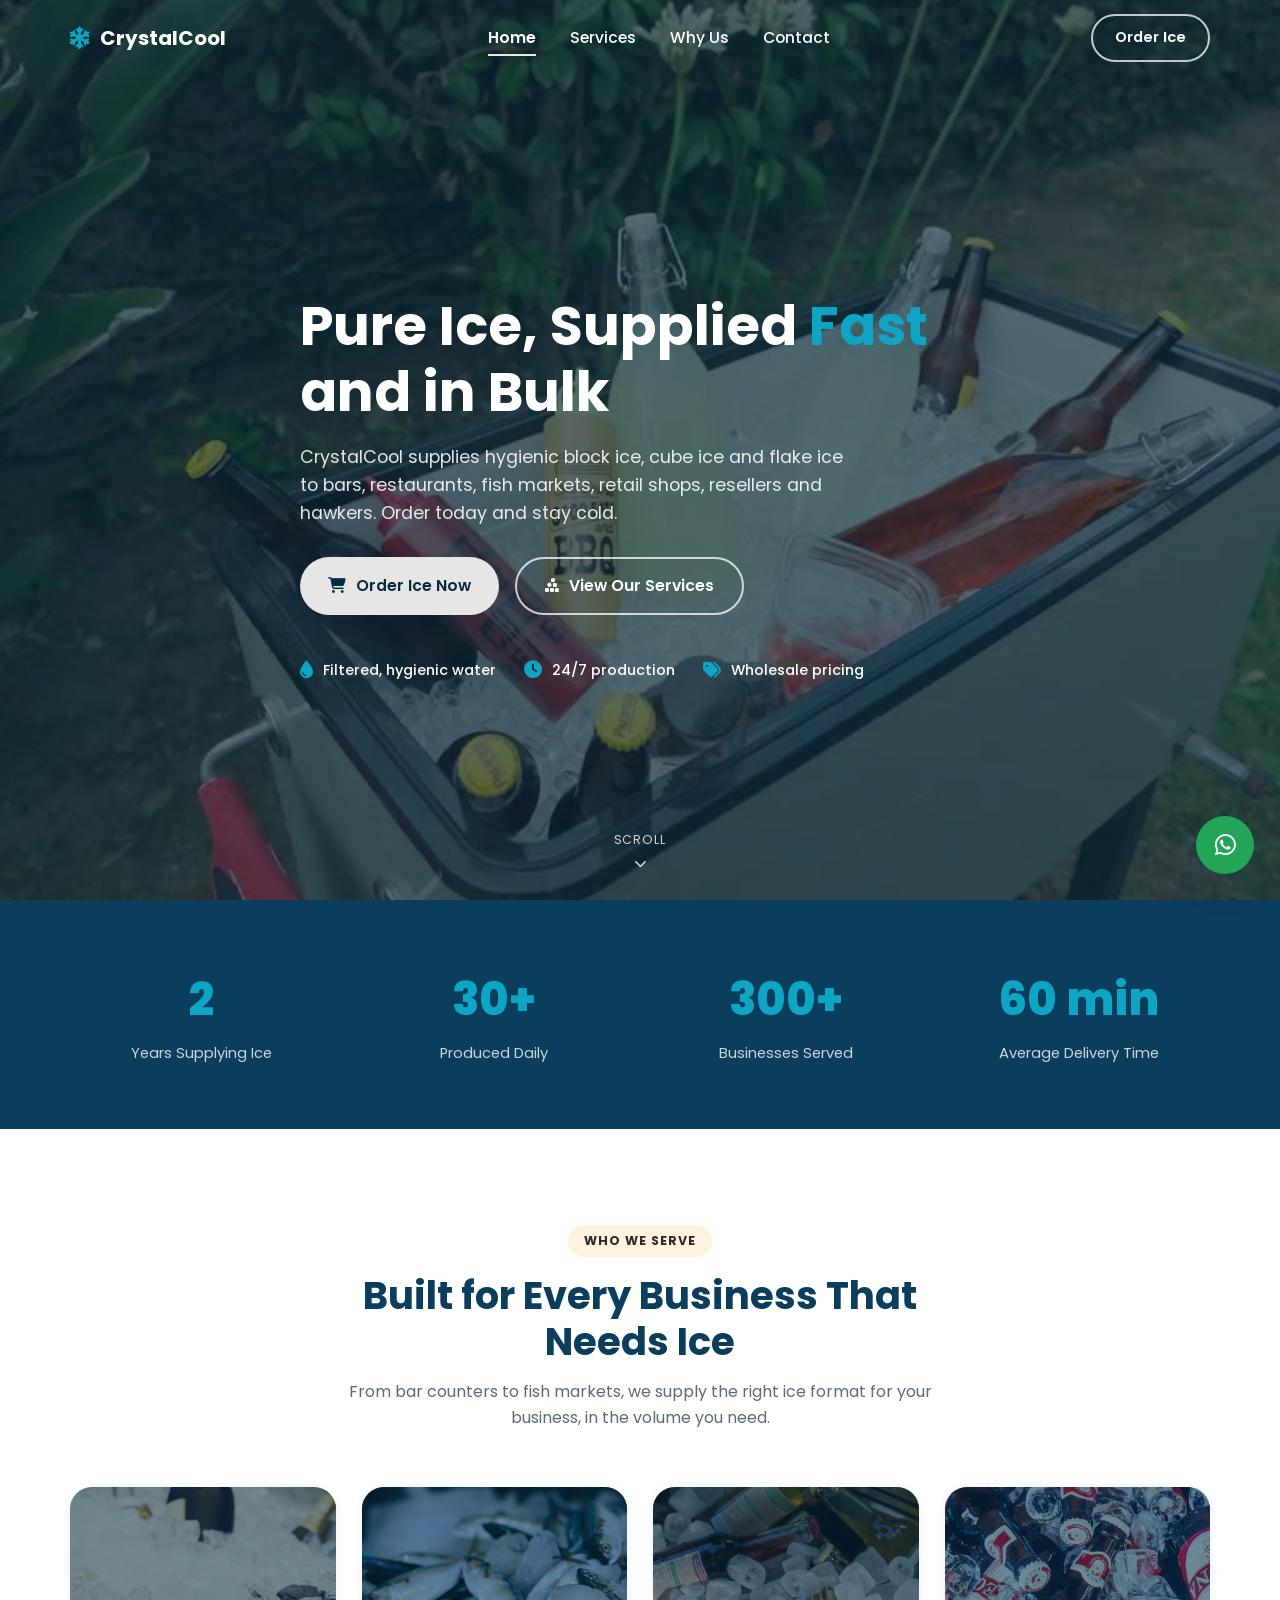
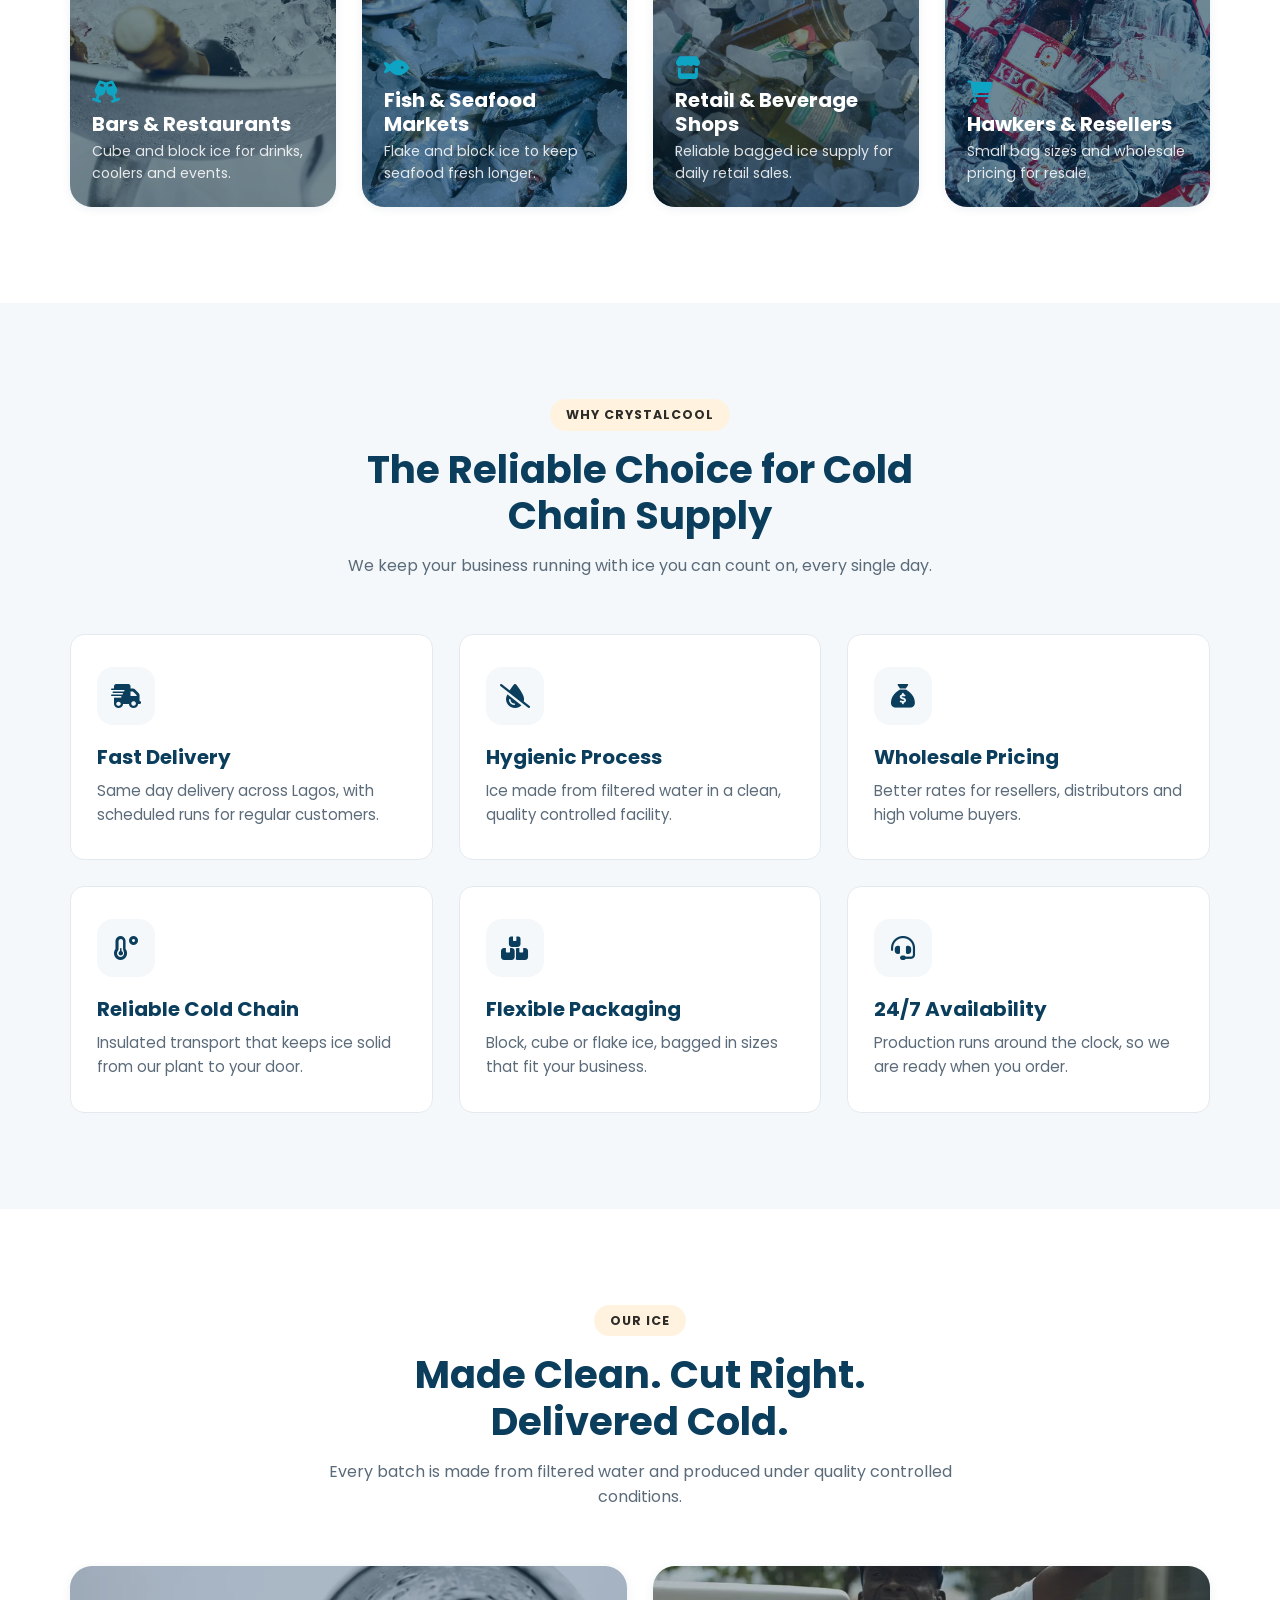
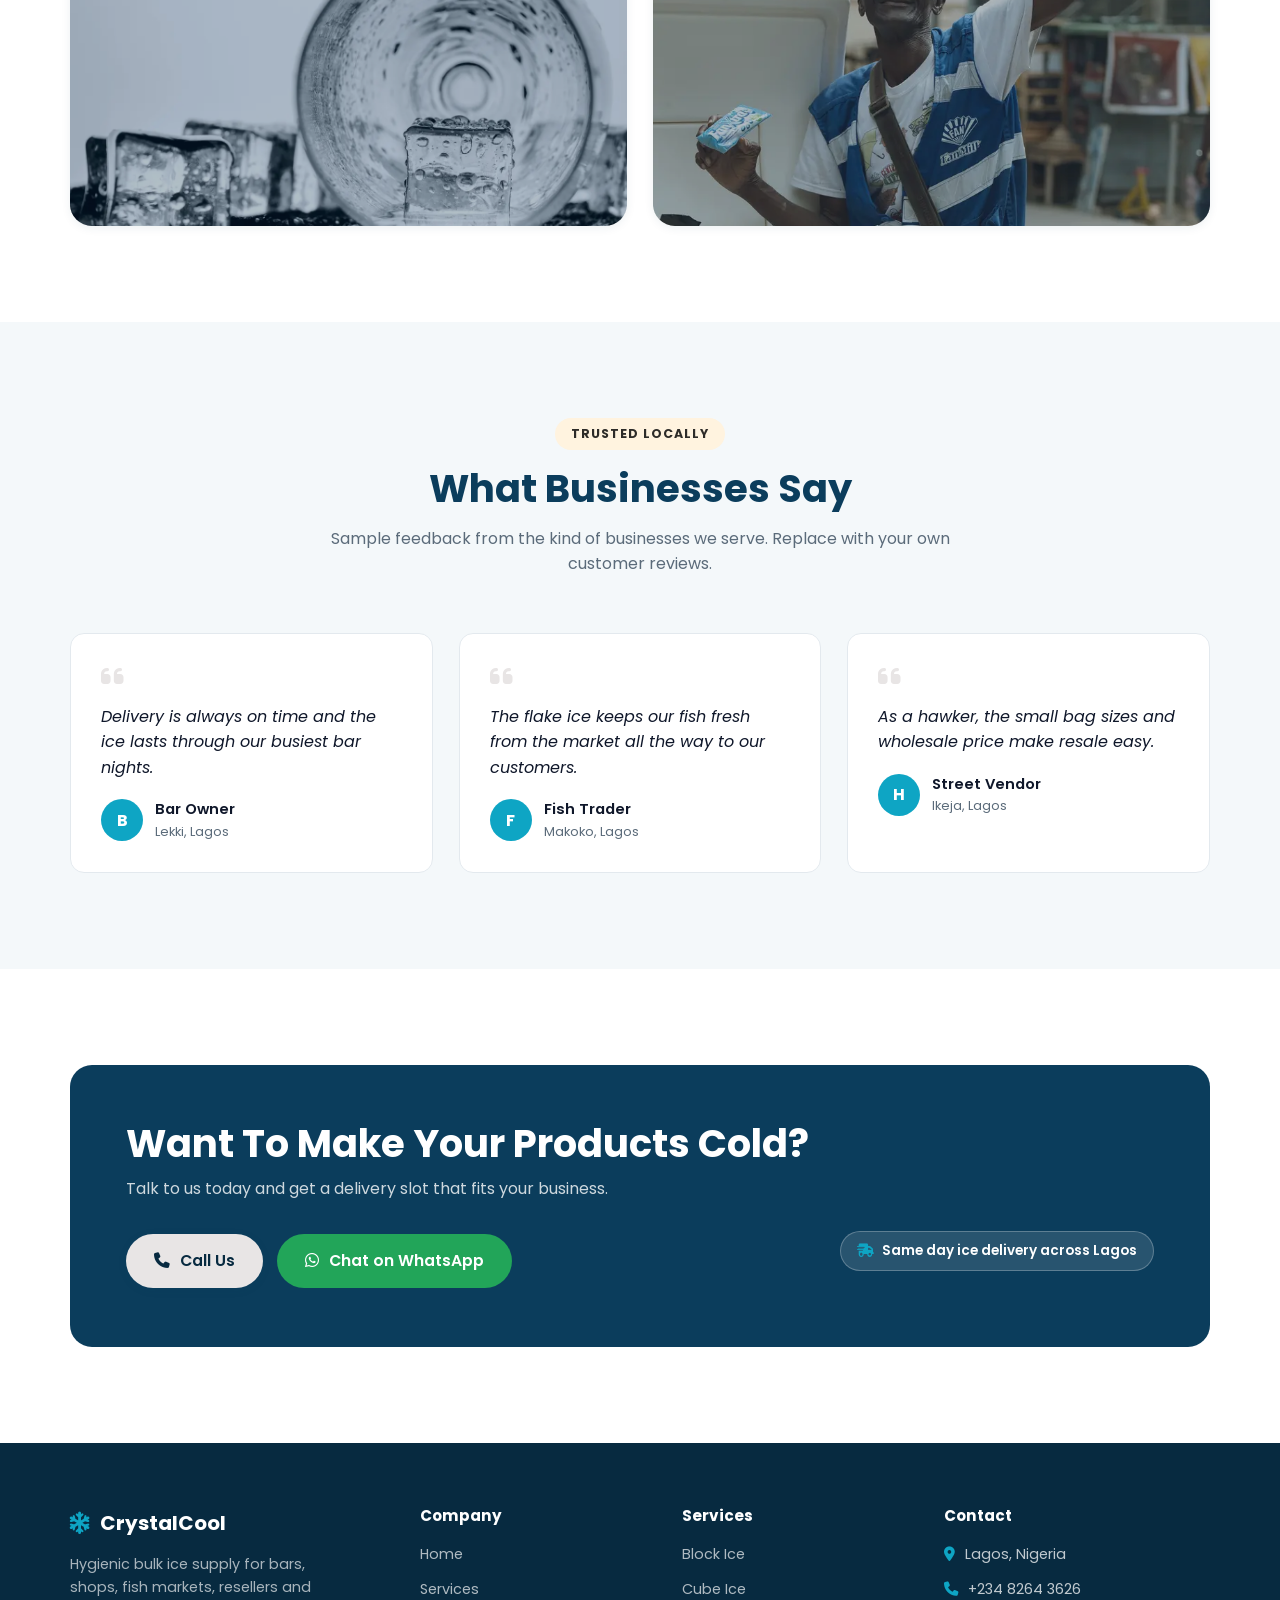
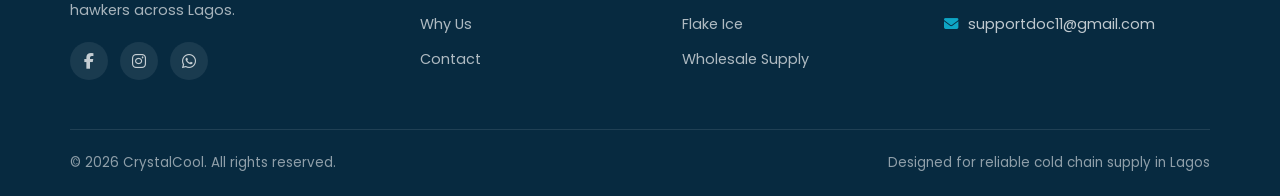
==== commit a3323676: "Edited the htmls" ====
--- a/index.html
+++ b/index.html
@@ -233,7 +233,7 @@
   <div class="container">
     <div class="cta-banner reveal">
       <div>
-        <h2>Ready to Stock Up on Ice?</h2>
+        <h2>Want To Make Your Products Cold?</h2>
         <p>Talk to us today and get a delivery slot that fits your business.</p>
       </div>
       <div class="cta-actions">
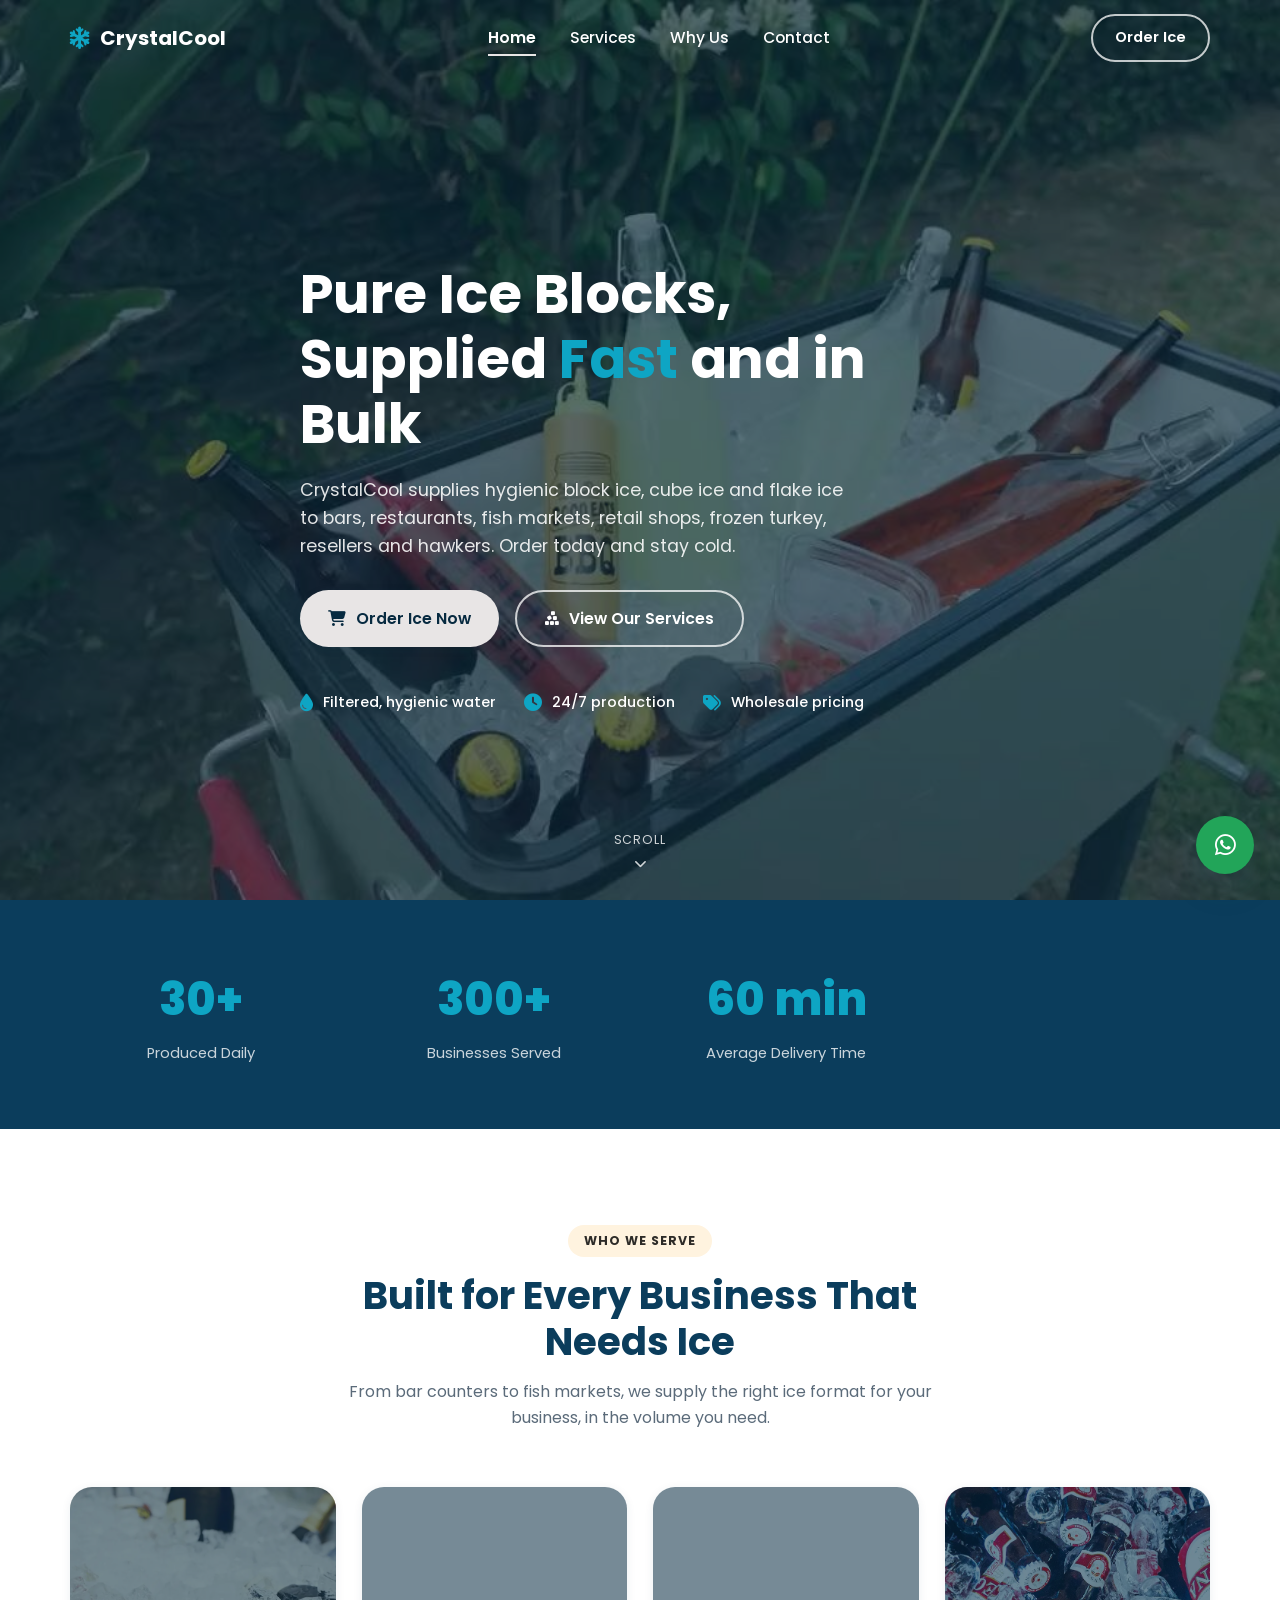
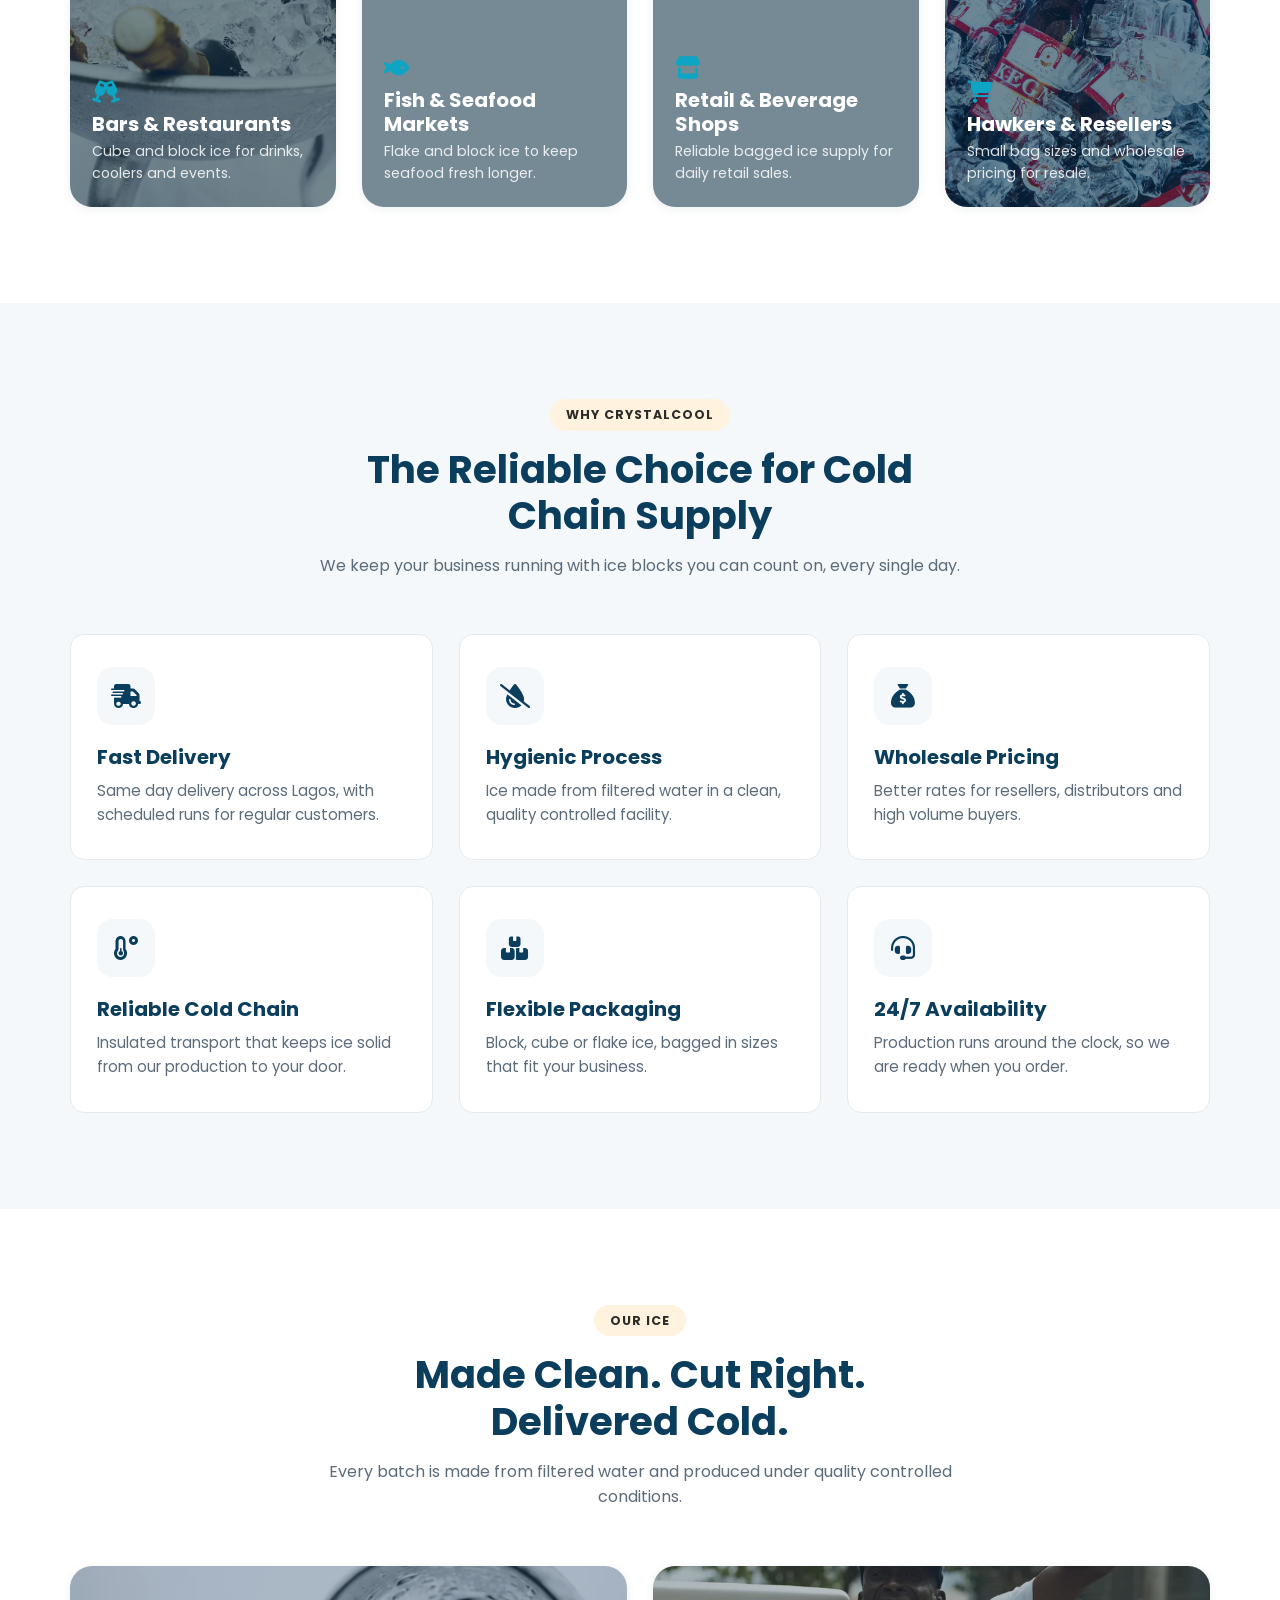
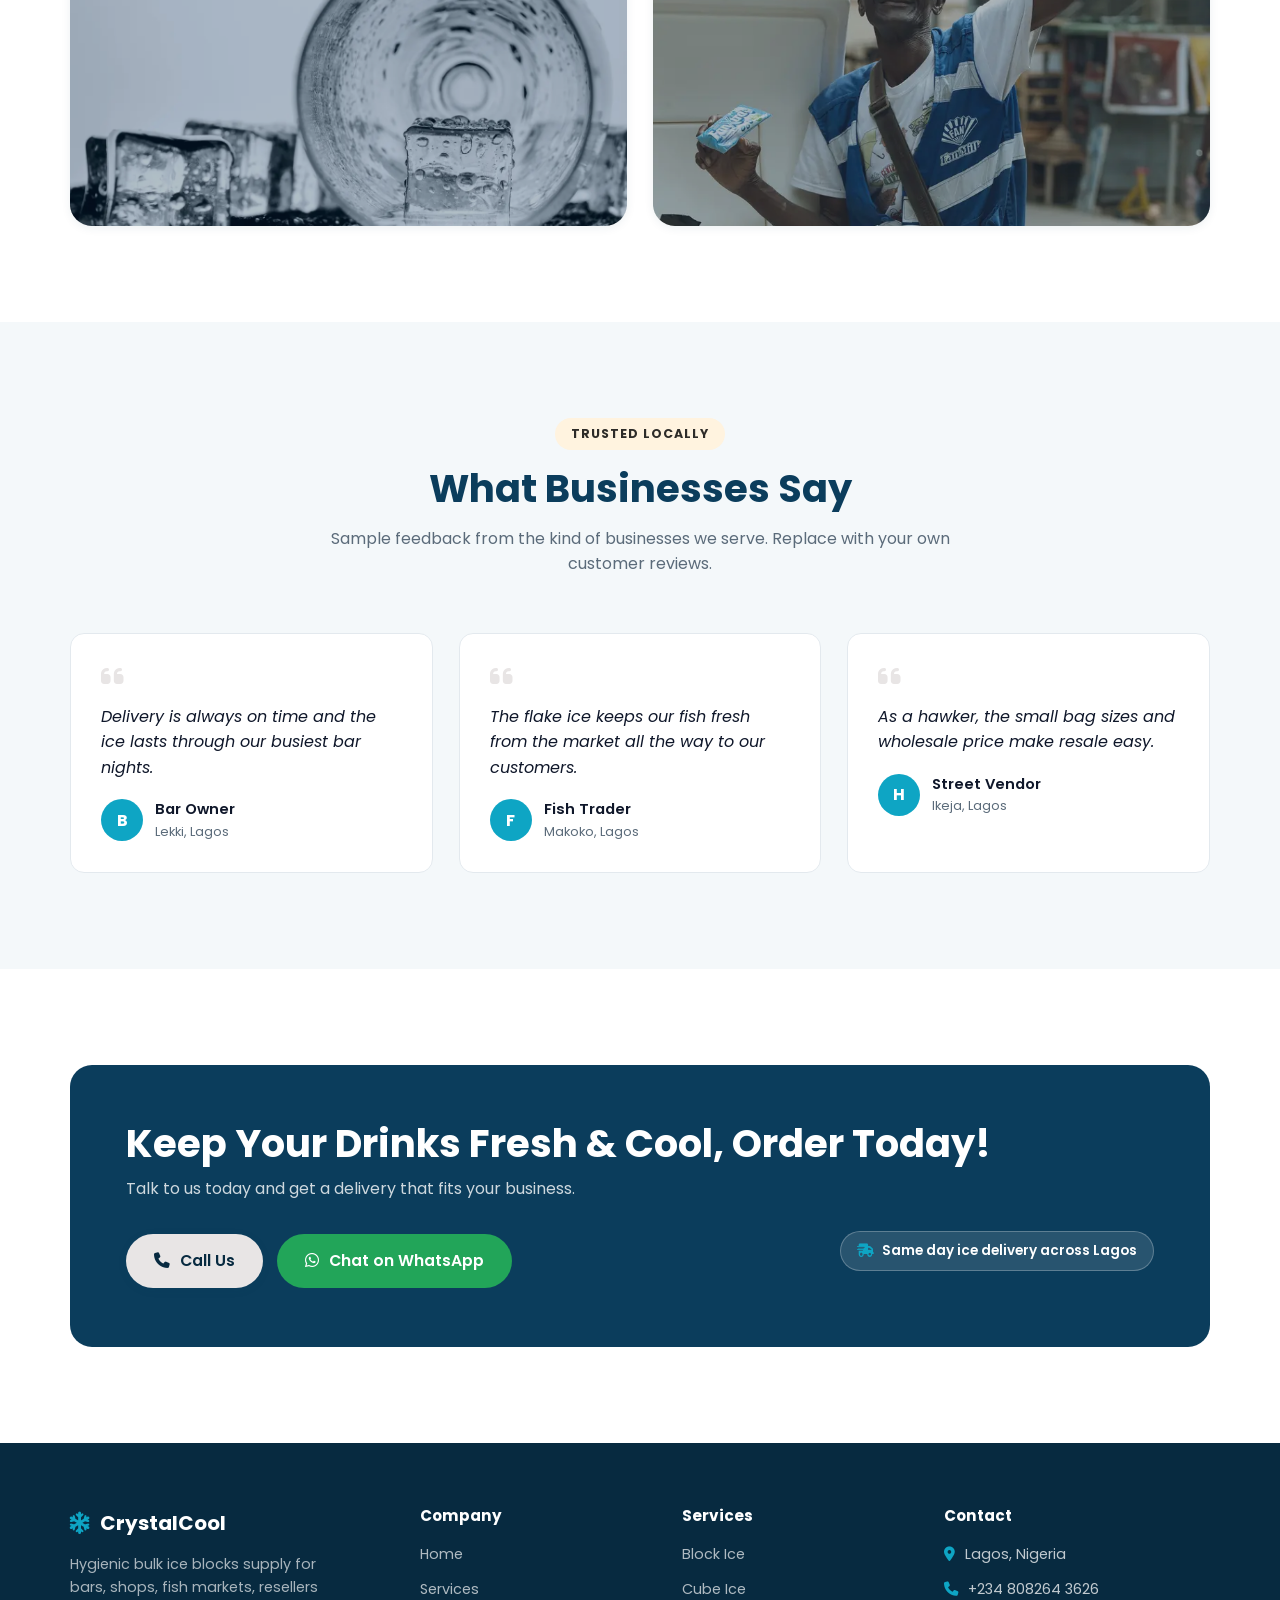
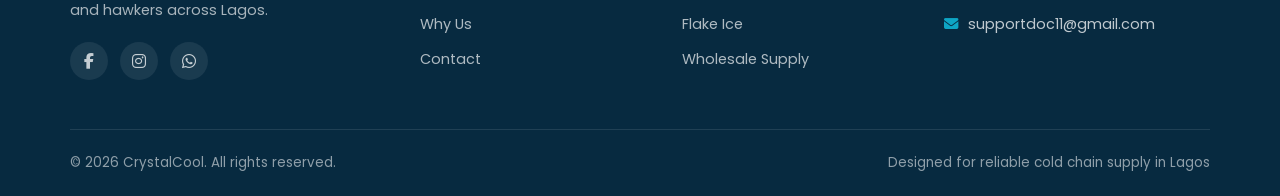
==== commit ba78f821: "Update index.html" ====
--- a/index.html
+++ b/index.html
@@ -55,7 +55,7 @@
 
 <div class="preloader"><div class="ice-loader"></div><span>CrystalCool</span></div>
 
-<a href="https://wa.me/234 8264 3626" class="wa-float" target="_blank" rel="noopener" aria-label="Chat on WhatsApp"><i class="fa-brands fa-whatsapp"></i></a>
+<a href="https://wa.me/234 808264 3626" class="wa-float" target="_blank" rel="noopener" aria-label="Chat on WhatsApp"><i class="fa-brands fa-whatsapp"></i></a>
 <button class="to-top" aria-label="Back to top"><i class="fa-solid fa-arrow-up"></i></button>
 
 <header class="navbar">
@@ -82,8 +82,8 @@
   </div>
   <div class="hero-overlay"></div>
   <div class="container hero-content">
-    <h1>Pure Ice, Supplied <span>Fast</span> and in Bulk</h1>
-    <p class="lead">CrystalCool supplies hygienic block ice, cube ice and flake ice to bars, restaurants, fish markets, retail shops, resellers and hawkers. Order today and stay cold.</p>
+    <h1>Pure Ice Blocks, Supplied <span>Fast</span> and in Bulk</h1>
+    <p class="lead">CrystalCool supplies hygienic block ice, cube ice and flake ice to bars, restaurants, fish markets, retail shops, frozen turkey, resellers and hawkers. Order today and stay cold.</p>
     <div class="hero-actions">
       <a href="contact.html" class="btn btn-primary"><i class="fa-solid fa-cart-shopping"></i> Order Ice Now</a>
       <a href="services.html" class="btn btn-outline"><i class="fa-solid fa-cubes-stacked"></i> View Our Services</a>
@@ -100,7 +100,6 @@
 <section class="bg-primary section-tight">
   <div class="container">
     <div class="stats-bar scene">
-      <div class="stat reveal-3d"><div class="num" data-count="2">0</div><div class="label">Years Supplying Ice</div></div>
       <div class="stat reveal-3d"><div class="num" data-count="30" data-suffix="+">0</div><div class="label">Produced Daily</div></div>
       <div class="stat reveal-3d"><div class="num" data-count="300" data-suffix="+">0</div><div class="label">Businesses Served</div></div>
       <div class="stat reveal-3d"><div class="num" data-count="60" data-suffix=" min">0</div><div class="label">Average Delivery Time</div></div>
@@ -145,7 +144,7 @@
     <div class="section-header reveal">
       <span class="section-tag">Why CrystalCool</span>
       <h2>The Reliable Choice for Cold Chain Supply</h2>
-      <p>We keep your business running with ice you can count on, every single day.</p>
+      <p>We keep your business running with ice blocks you can count on, every single day.</p>
     </div>
     <div class="grid-3 scene">
       <div class="feature-card reveal-3d">
@@ -166,7 +165,7 @@
       <div class="feature-card reveal-3d">
         <div class="feature-icon"><i class="fa-solid fa-temperature-low"></i></div>
         <h3>Reliable Cold Chain</h3>
-        <p>Insulated transport that keeps ice solid from our plant to your door.</p>
+        <p>Insulated transport that keeps ice solid from our production to your door.</p>
       </div>
       <div class="feature-card reveal-3d">
         <div class="feature-icon"><i class="fa-solid fa-boxes-stacked"></i></div>
@@ -233,12 +232,12 @@
   <div class="container">
     <div class="cta-banner reveal">
       <div>
-        <h2>Want To Make Your Products Cold?</h2>
-        <p>Talk to us today and get a delivery slot that fits your business.</p>
+        <h2>Keep Your Drinks Fresh & Cool, Order Today!</h2>
+        <p>Talk to us today and get a delivery that fits your business.</p>
       </div>
       <div class="cta-actions">
         <a href="contact.html" class="btn btn-primary"><i class="fa-solid fa-phone"></i> Call Us</a>
-        <a href="https://wa.me/234 8264 3626" class="btn btn-whatsapp" target="_blank" rel="noopener"><i class="fa-brands fa-whatsapp"></i> Chat on WhatsApp</a>
+        <a href="https://wa.me/234 808264 3626" class="btn btn-whatsapp" target="_blank" rel="noopener"><i class="fa-brands fa-whatsapp"></i> Chat on WhatsApp</a>
       </div>
        <span class="hero-eyebrow"><i class="fa-solid fa-truck-fast"></i> Same day ice delivery across Lagos</span>
     </div>
@@ -250,11 +249,11 @@
     <div class="footer-grid">
       <div class="footer-brand">
         <a href="index.html" class="brand"><i class="fa-solid fa-snowflake"></i> CrystalCool</a>
-        <p>Hygienic bulk ice supply for bars, shops, fish markets, resellers and hawkers across Lagos.</p>
+        <p>Hygienic bulk ice blocks supply for bars, shops, fish markets, resellers and hawkers across Lagos.</p>
         <div class="footer-social">
           <a href="#" aria-label="Facebook"><i class="fa-brands fa-facebook-f"></i></a>
           <a href="#" aria-label="Instagram"><i class="fa-brands fa-instagram"></i></a>
-          <a href="https://wa.me/234 8264 3626" aria-label="WhatsApp"><i class="fa-brands fa-whatsapp"></i></a>
+          <a href="https://wa.me/234 808264 3626" aria-label="WhatsApp"><i class="fa-brands fa-whatsapp"></i></a>
         </div>
       </div>
       <div class="footer-col">
@@ -279,7 +278,7 @@
         <h4>Contact</h4>
         <ul>
           <li><i class="fa-solid fa-location-dot"></i> Lagos, Nigeria</li>
-          <li><i class="fa-solid fa-phone"></i> +234 8264 3626</li>
+          <li><i class="fa-solid fa-phone"></i> +234 808264 3626</li>
           <li><i class="fa-solid fa-envelope"></i> supportdoc11@gmail.com</li>
         </ul>
       </div>
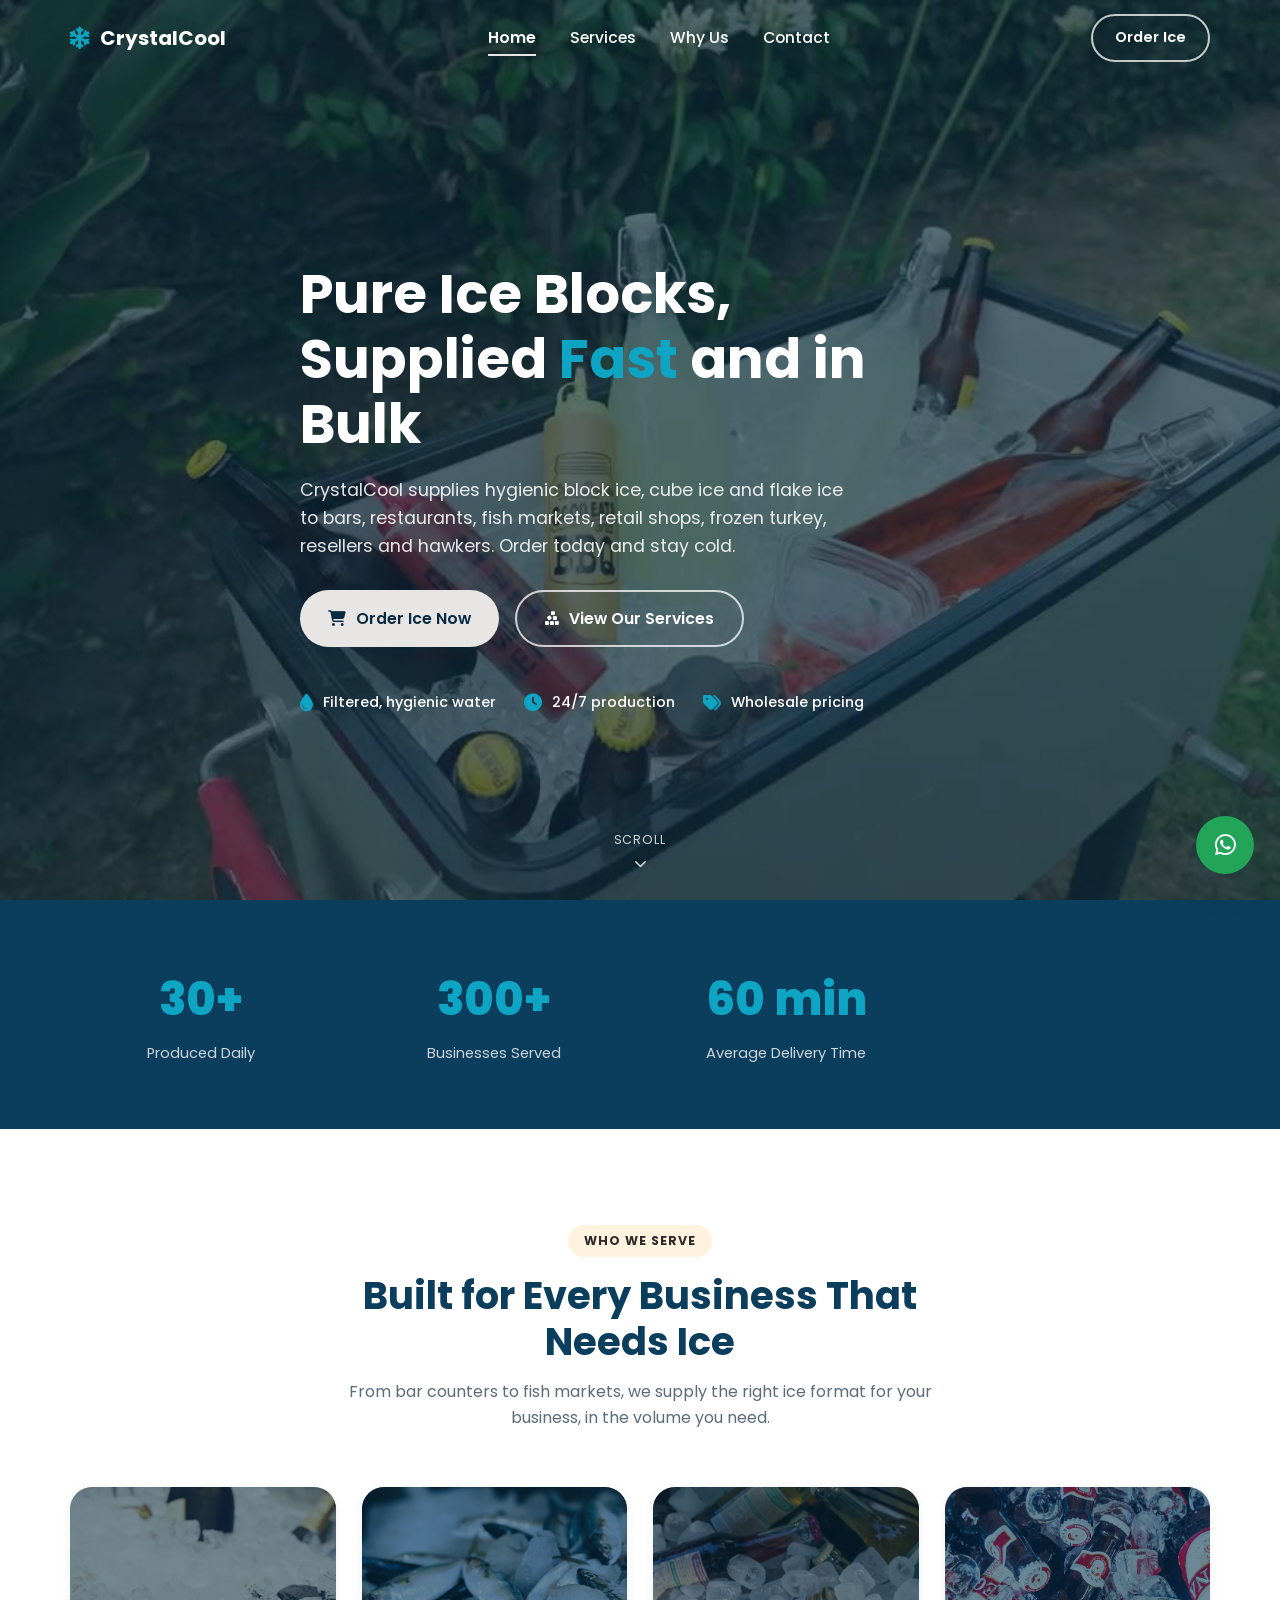
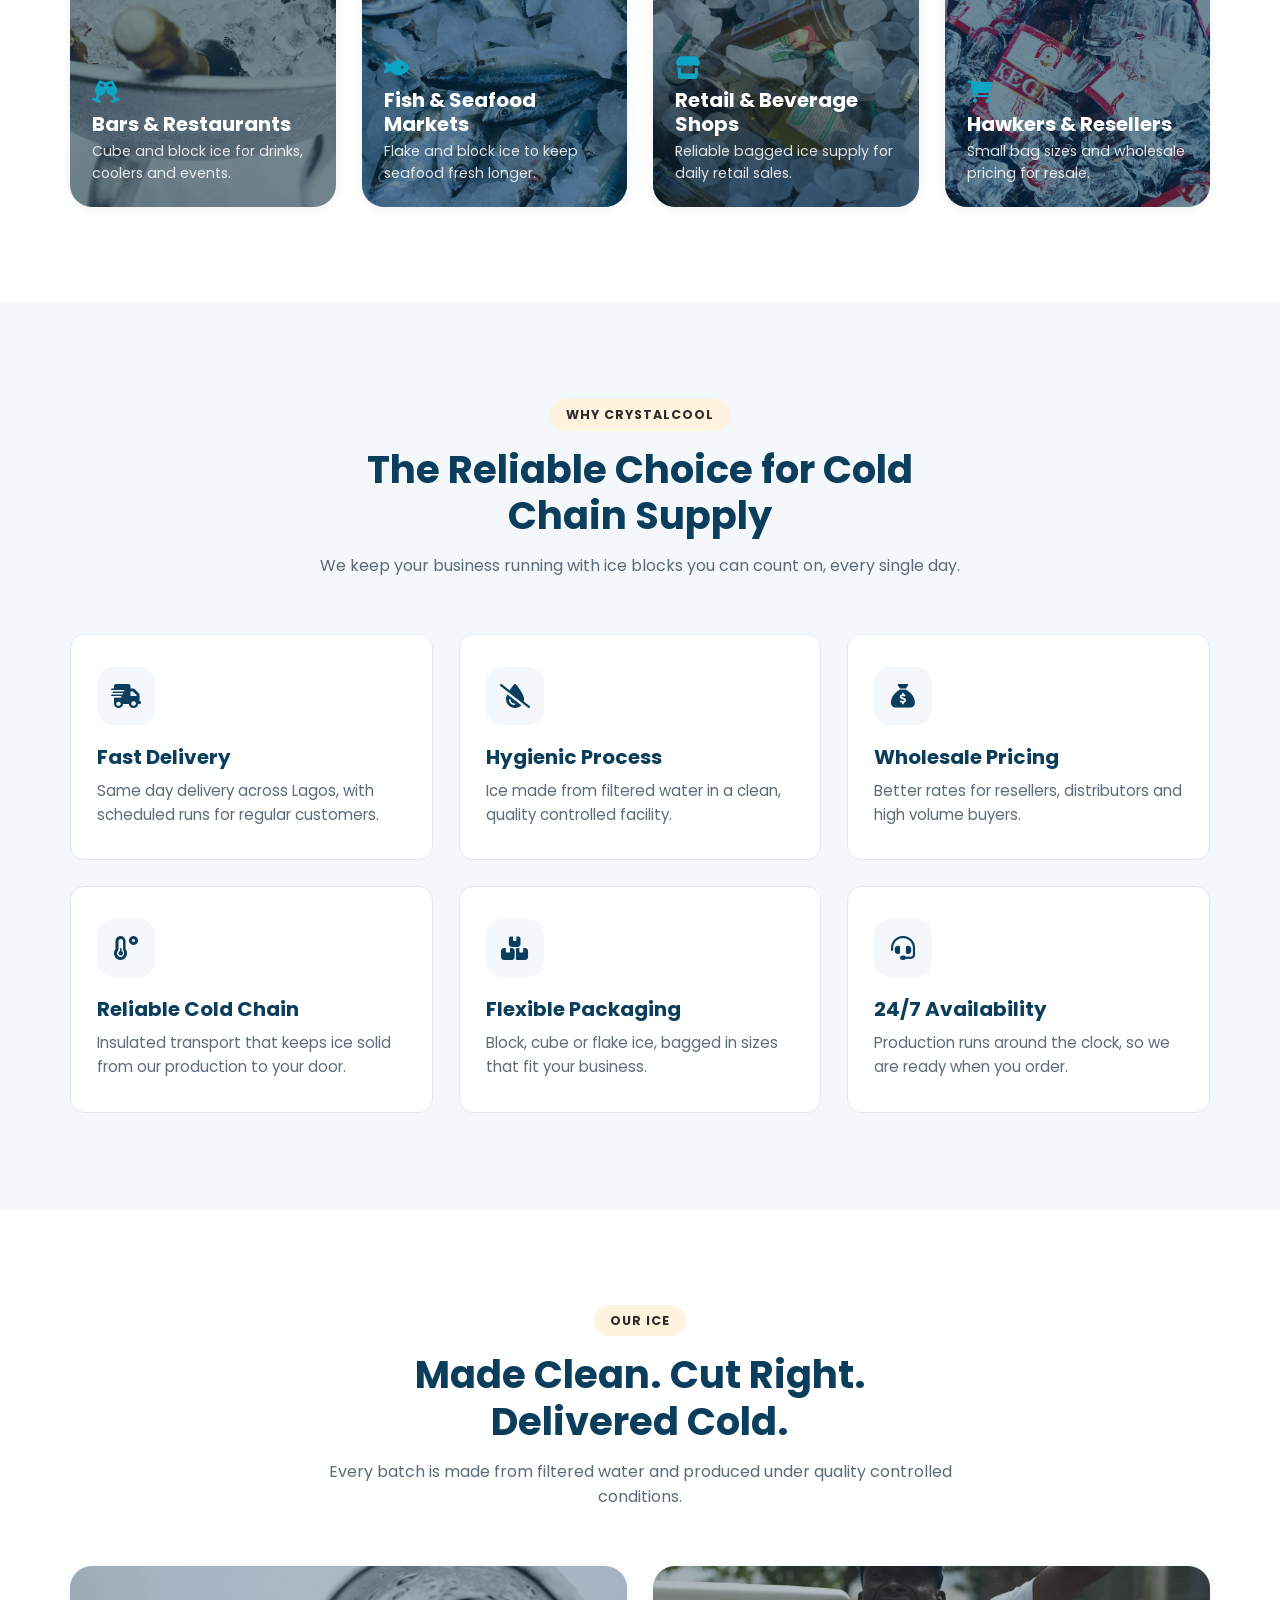
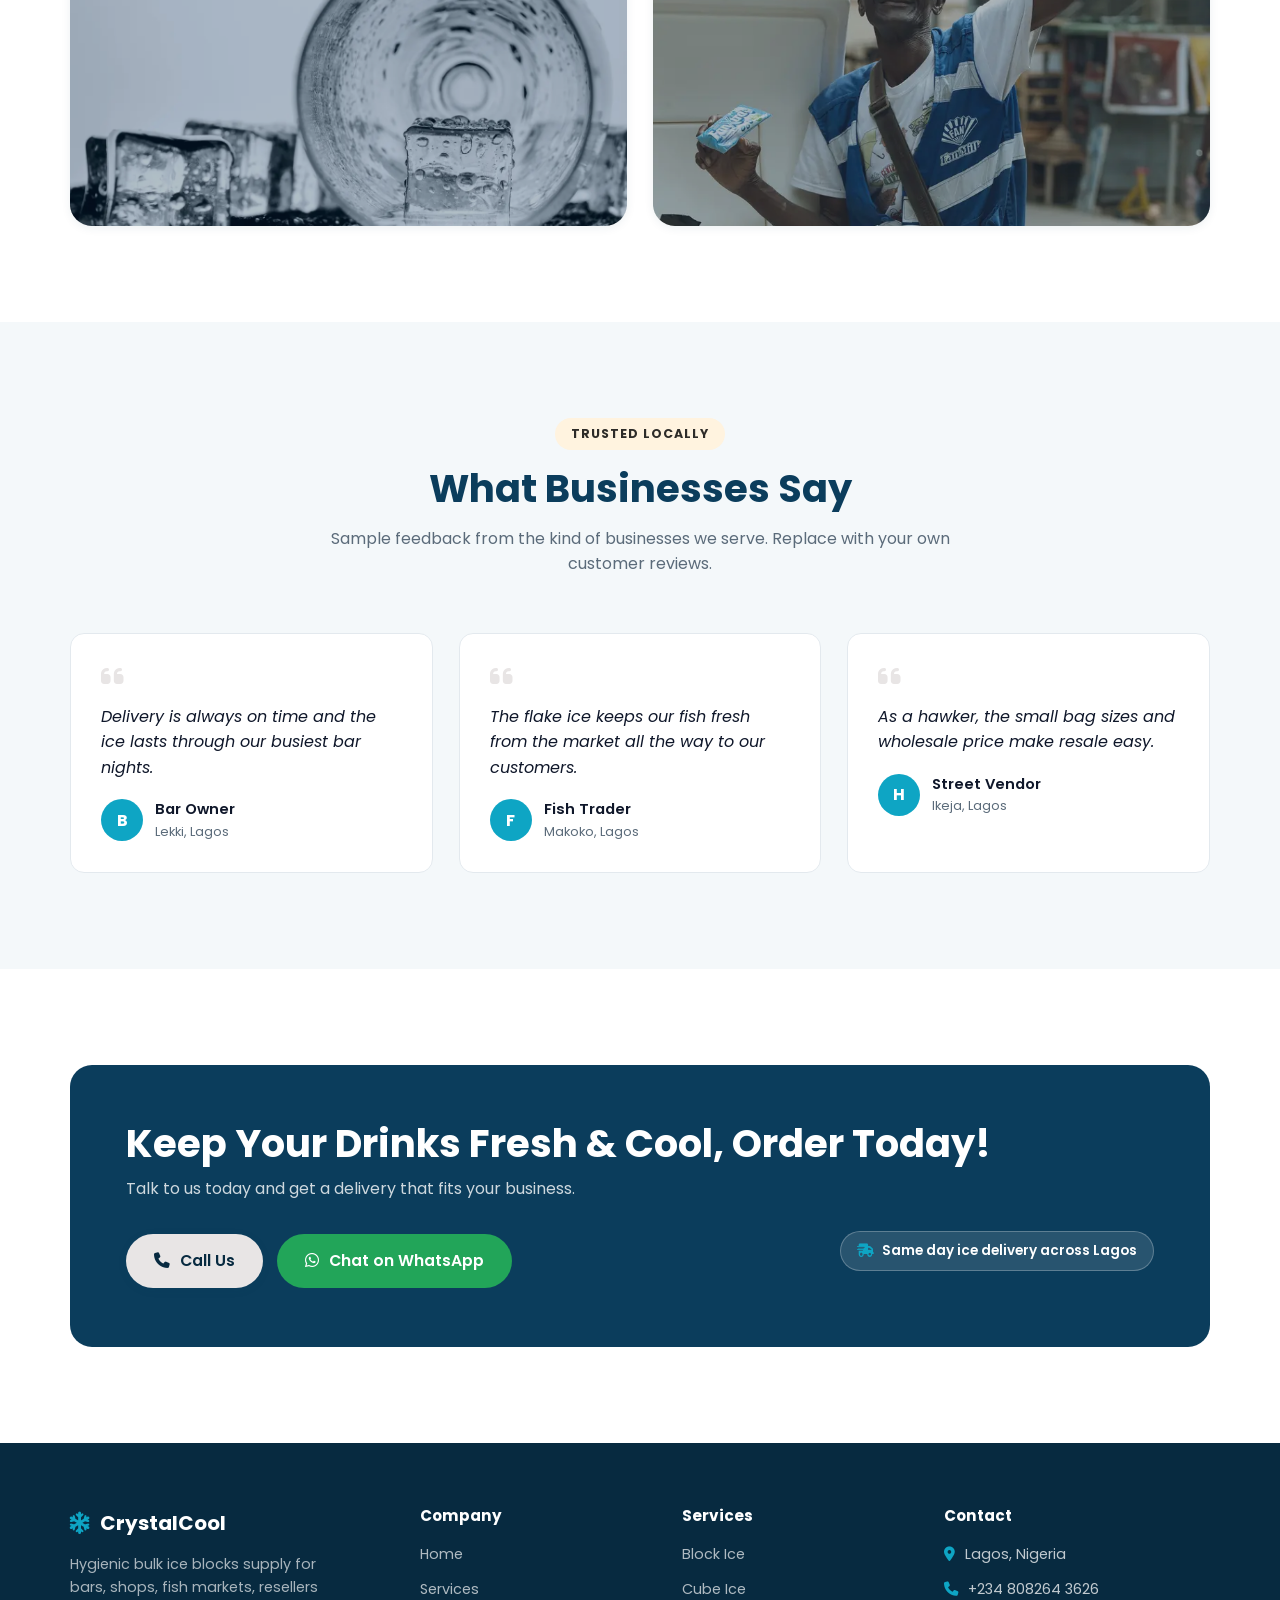
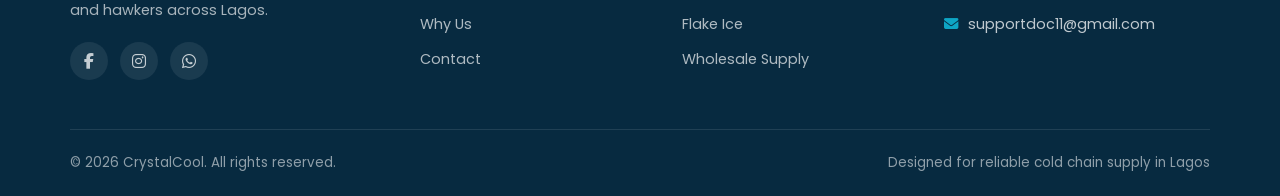
==== commit 311fa8ab: "Update index.html" ====
--- a/index.html
+++ b/index.html
@@ -8,19 +8,19 @@
 <meta name="keywords" content="ice block supplier Lagos, bulk ice supply, cube ice Nigeria, flake ice for fish, ice for hawkers, ice reseller wholesale, cold chain Lagos">
 <meta name="robots" content="index, follow">
 <meta name="author" content="CrystalCool">
-<link rel="canonical" href="https://www.crystalcool.ng/">
+<link rel="canonical" href="https://www.crystalcool.online/">
 
 <!-- Open Graph -->
 <meta property="og:type" content="website">
 <meta property="og:site_name" content="CrystalCool">
 <meta property="og:title" content="CrystalCool | Bulk Ice Block Supply in Lagos">
 <meta property="og:description" content="Hygienic block, cube and flake ice delivered fast to bars, fish markets, shops, resellers and hawkers across Lagos.">
-<meta property="og:image" content="https://www.crystalcool.ng/assets/images/poster-home.jpg">
-<meta property="og:url" content="https://www.crystalcool.ng/">
+<meta property="og:image" content="https://www.crystalcool.online/assets/images/poster-home.jpg">
+<meta property="og:url" content="https://www.crystalcool.online/">
 <meta name="twitter:card" content="summary_large_image">
 <meta name="twitter:title" content="CrystalCool | Bulk Ice Block Supply in Lagos">
 <meta name="twitter:description" content="Hygienic block, cube and flake ice delivered fast across Lagos.">
-<meta name="twitter:image" content="https://www.crystalcool.ng/assets/images/poster-home.jpg">
+<meta name="twitter:image" content="https://www.crystalcool.online/assets/images/poster-home.jpg">
 
 <link rel="icon" type="image/webp" href="assets/images/ice-cubes-macro-1.webp">
 
@@ -38,8 +38,8 @@
   "@type": "LocalBusiness",
   "name": "CrystalCool",
   "description": "Bulk ice block, cube ice and flake ice supplier serving bars, restaurants, fish markets, retail shops, resellers and hawkers.",
-  "image": "https://www.crystalcool.ng/assets/images/poster-home.jpg",
-  "url": "https://www.crystalcool.ng/",
+  "image": "https://www.crystalcool.online/assets/images/poster-home.jpg",
+  "url": "https://www.crystalcool.online/",
   "telephone": "+234 8264 3626",
   "priceRange": "$$",
   "address": {
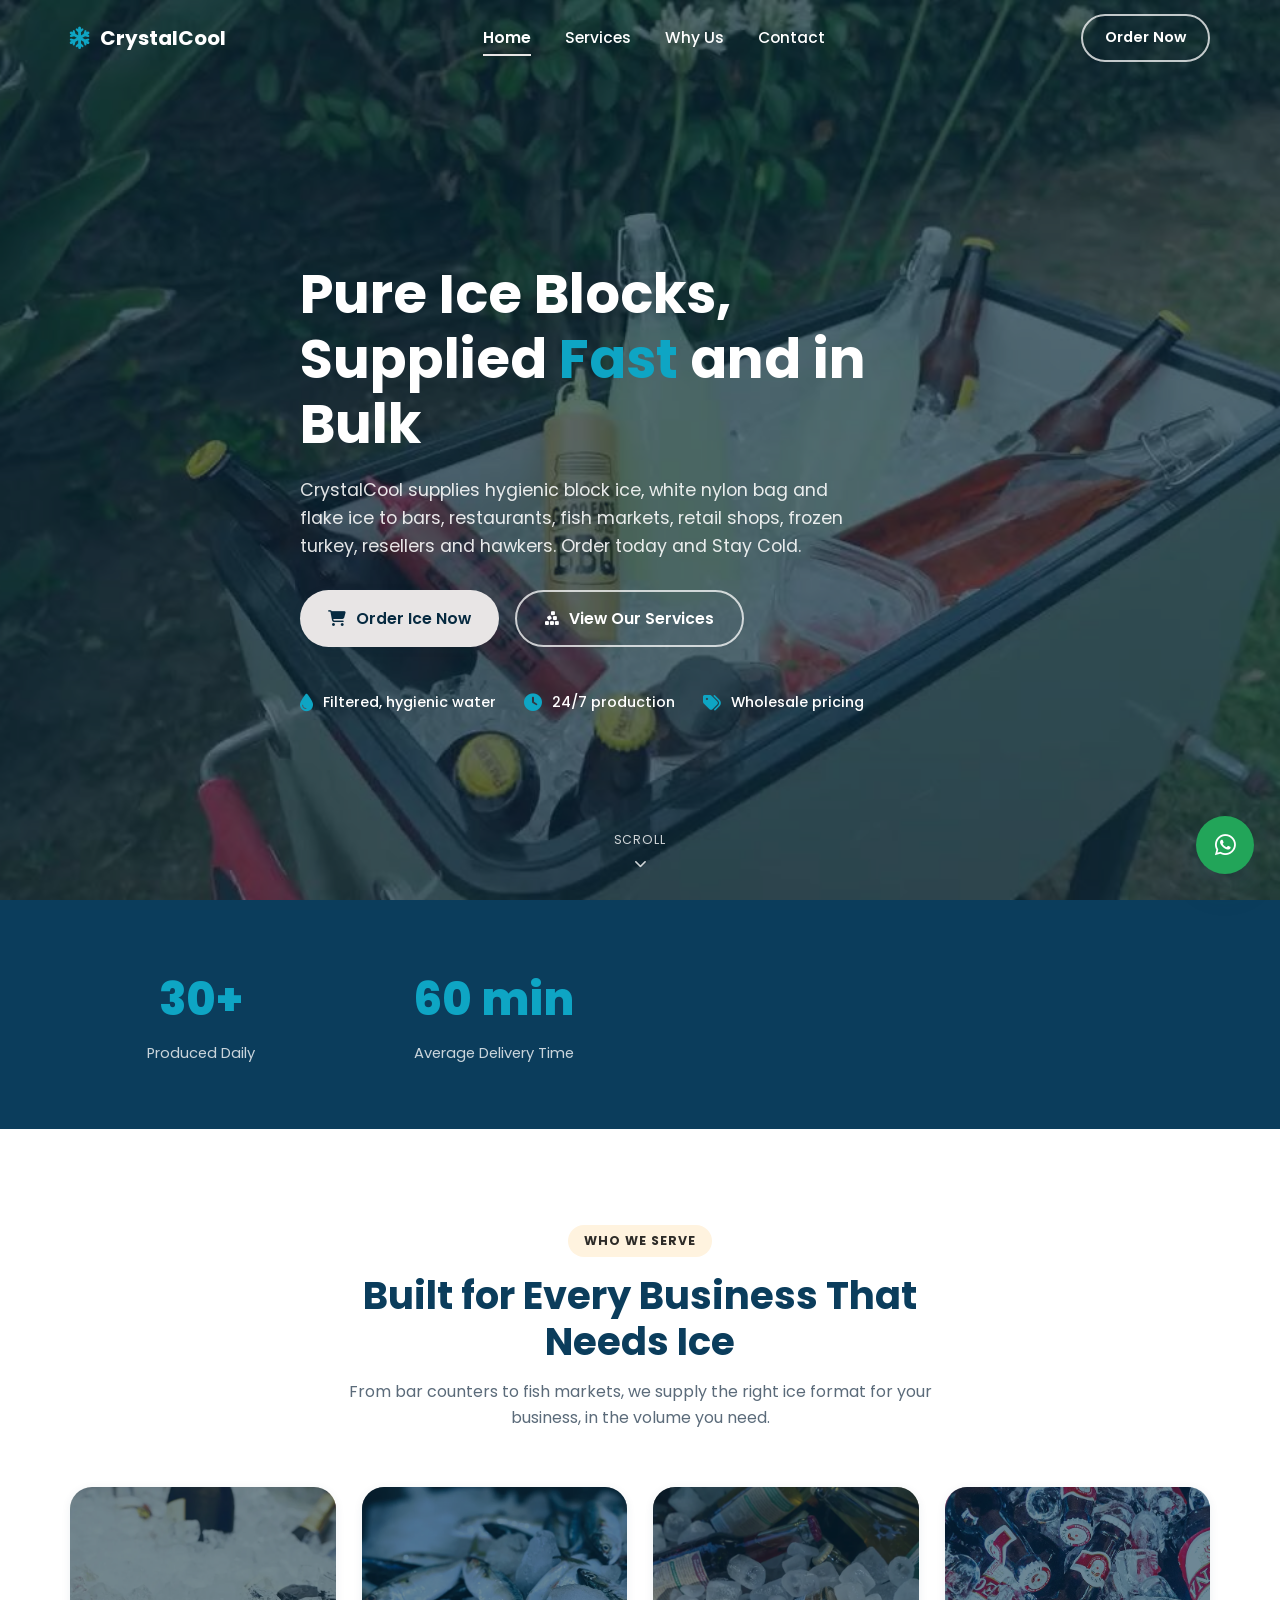
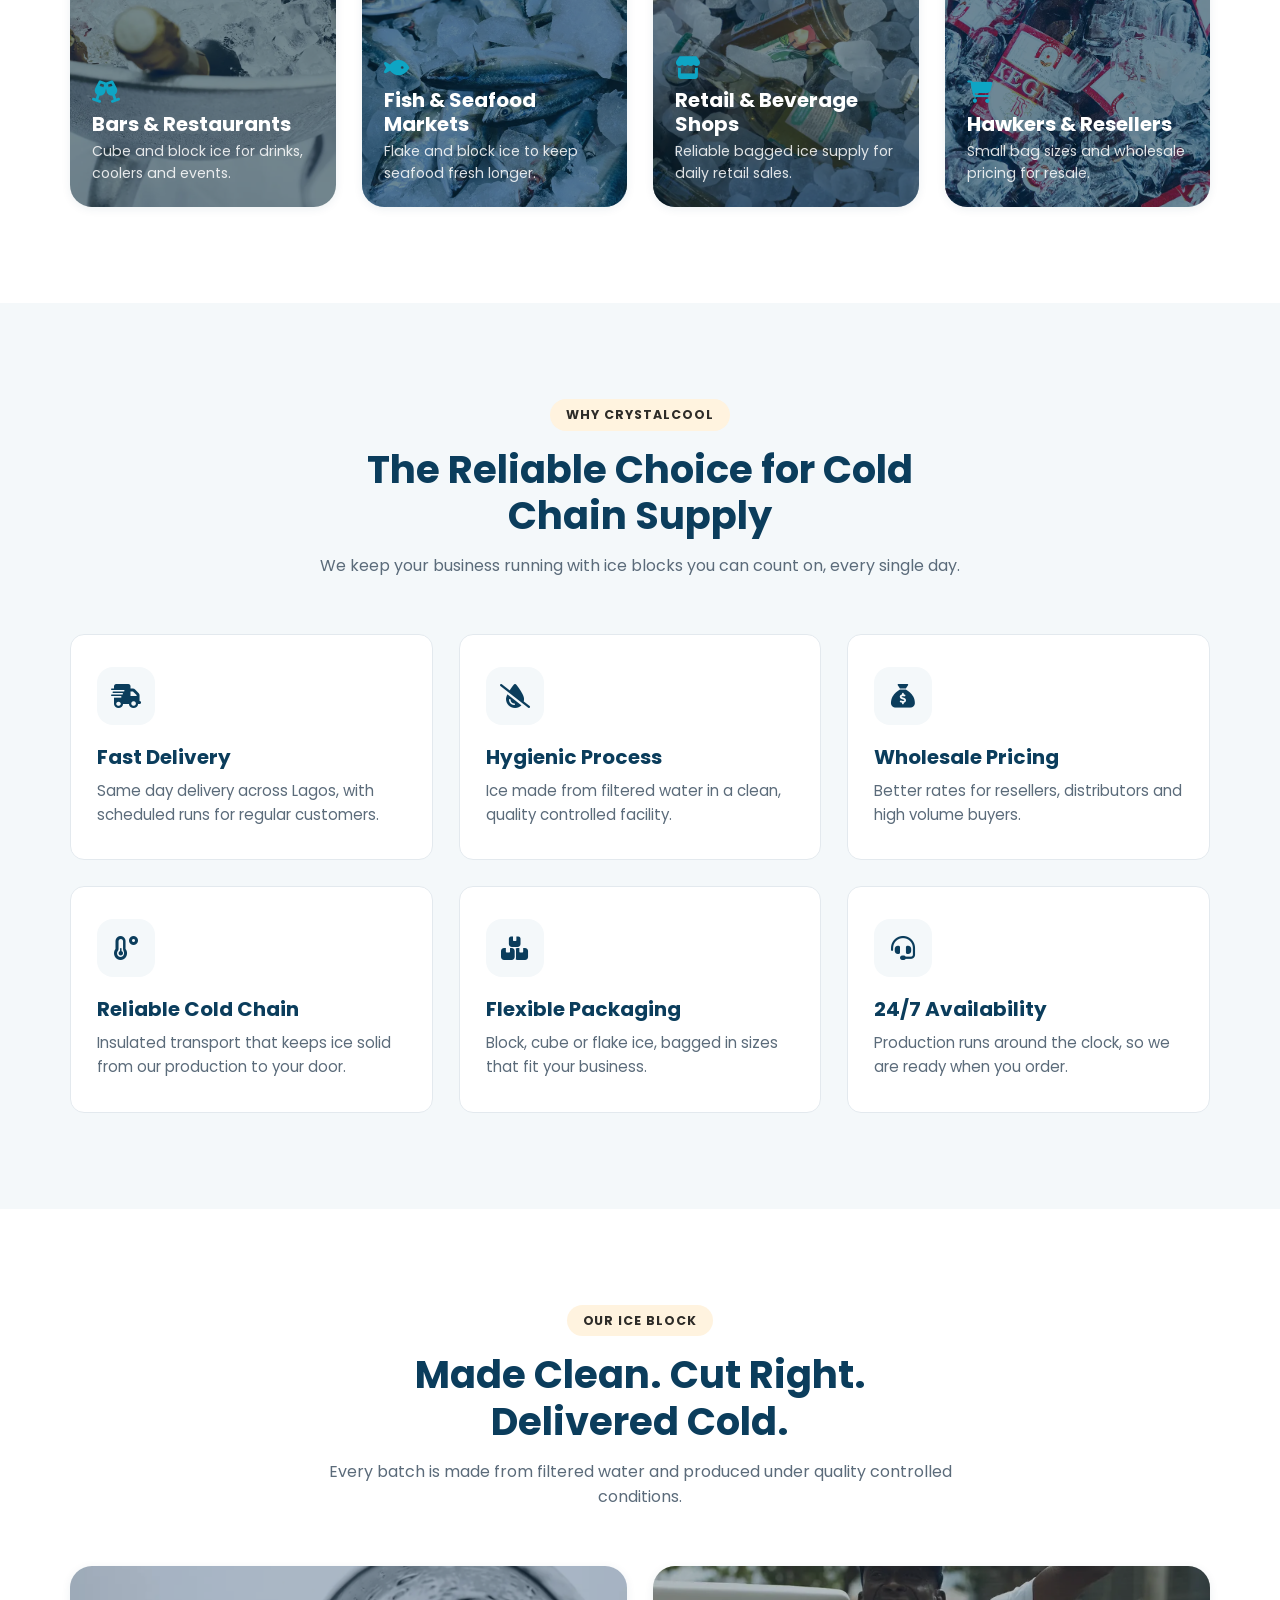
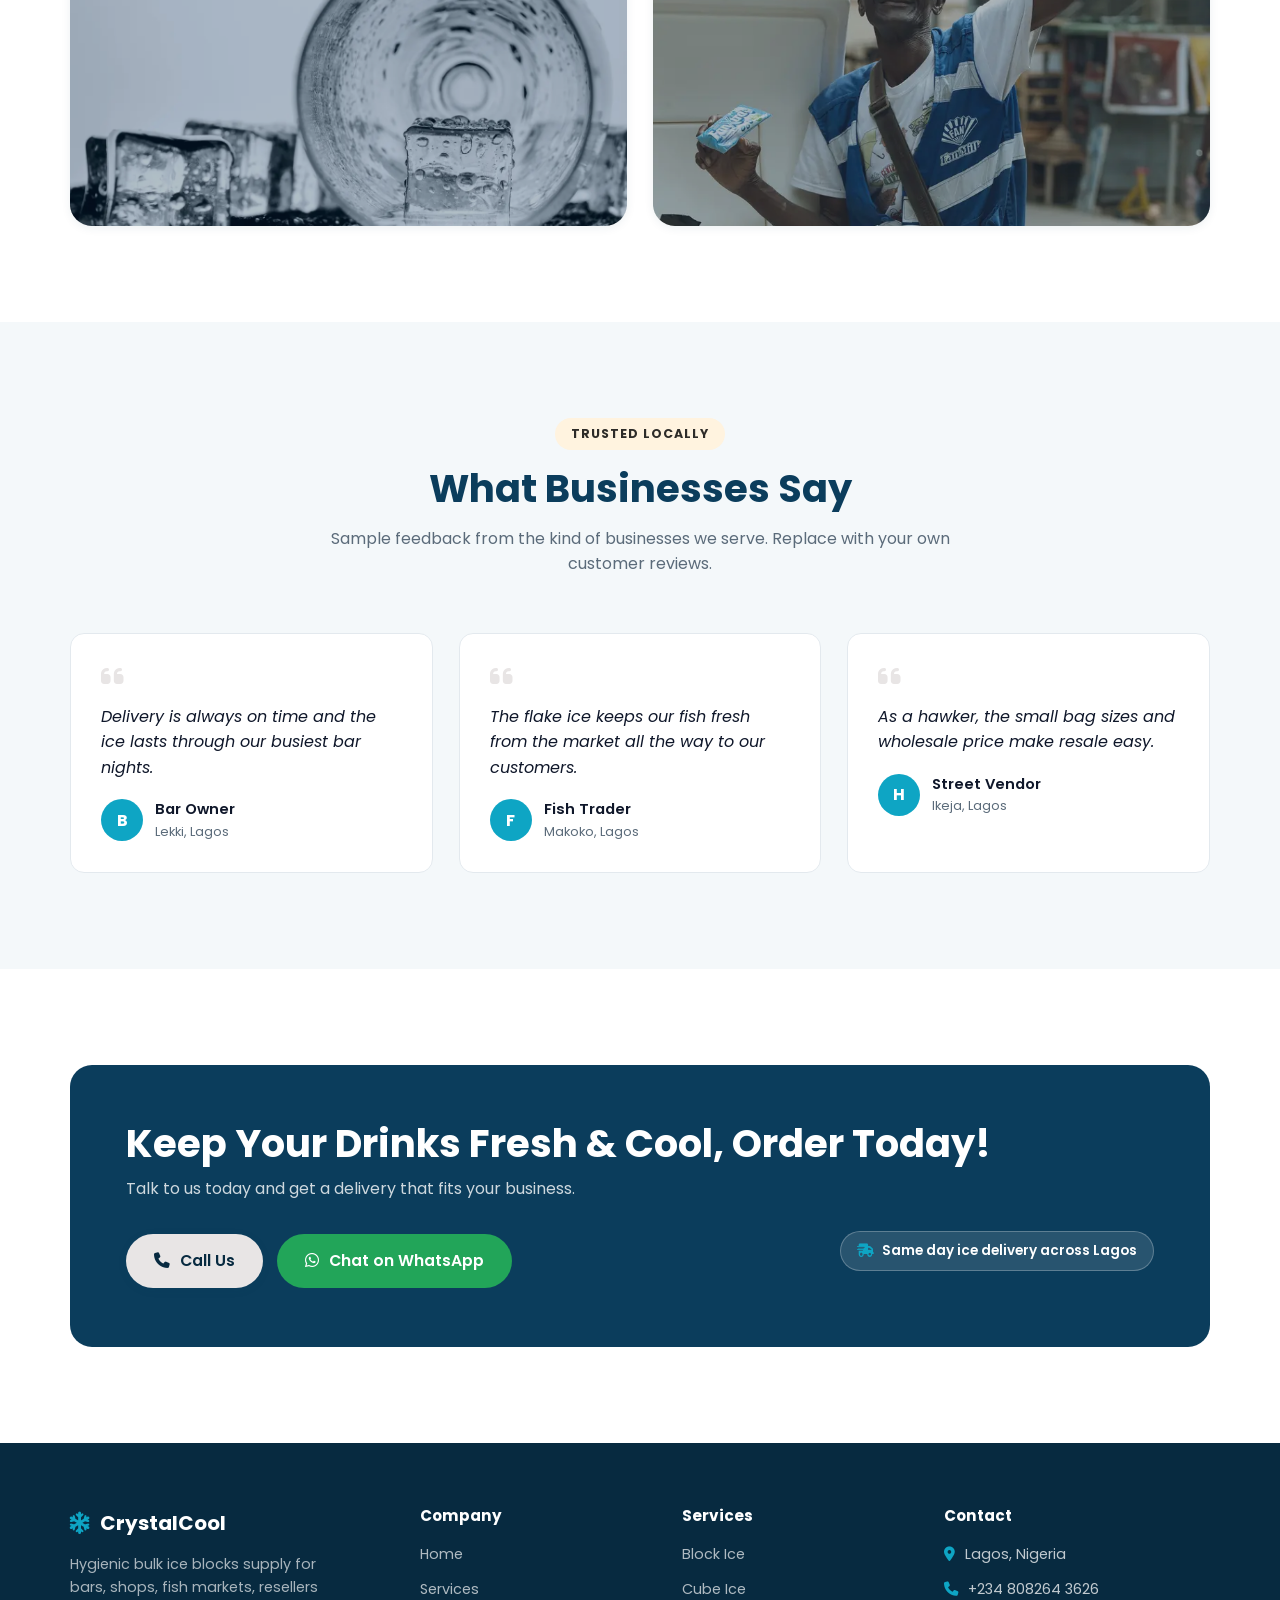
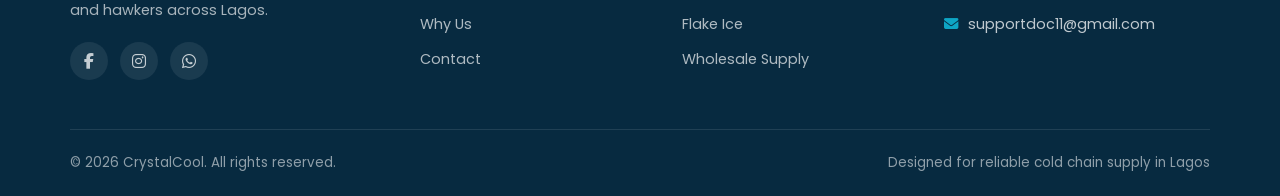
==== commit d89cbfd8: "Update index.html" ====
--- a/index.html
+++ b/index.html
@@ -68,7 +68,7 @@
       <a href="contact.html">Contact</a>
     </nav>
     <div class="nav-cta">
-      <a href="contact.html" class="btn btn-outline">Order Ice</a>
+      <a href="contact.html" class="btn btn-outline">Order Now</a>
       <button class="hamburger" aria-label="Toggle menu"><span></span><span></span><span></span></button>
     </div>
   </div>
@@ -83,7 +83,7 @@
   <div class="hero-overlay"></div>
   <div class="container hero-content">
     <h1>Pure Ice Blocks, Supplied <span>Fast</span> and in Bulk</h1>
-    <p class="lead">CrystalCool supplies hygienic block ice, cube ice and flake ice to bars, restaurants, fish markets, retail shops, frozen turkey, resellers and hawkers. Order today and stay cold.</p>
+    <p class="lead">CrystalCool supplies hygienic block ice, white nylon bag and flake ice to bars, restaurants, fish markets, retail shops, frozen turkey, resellers and hawkers. Order today and Stay Cold.</p>
     <div class="hero-actions">
       <a href="contact.html" class="btn btn-primary"><i class="fa-solid fa-cart-shopping"></i> Order Ice Now</a>
       <a href="services.html" class="btn btn-outline"><i class="fa-solid fa-cubes-stacked"></i> View Our Services</a>
@@ -101,7 +101,6 @@
   <div class="container">
     <div class="stats-bar scene">
       <div class="stat reveal-3d"><div class="num" data-count="30" data-suffix="+">0</div><div class="label">Produced Daily</div></div>
-      <div class="stat reveal-3d"><div class="num" data-count="300" data-suffix="+">0</div><div class="label">Businesses Served</div></div>
       <div class="stat reveal-3d"><div class="num" data-count="60" data-suffix=" min">0</div><div class="label">Average Delivery Time</div></div>
     </div>
   </div>
@@ -184,7 +183,7 @@
 <section>
   <div class="container">
     <div class="section-header reveal">
-      <span class="section-tag">Our Ice</span>
+      <span class="section-tag">Our ice block</span>
       <h2>Made Clean. Cut Right. Delivered Cold.</h2>
       <p>Every batch is made from filtered water and produced under quality controlled conditions.</p>
     </div>
